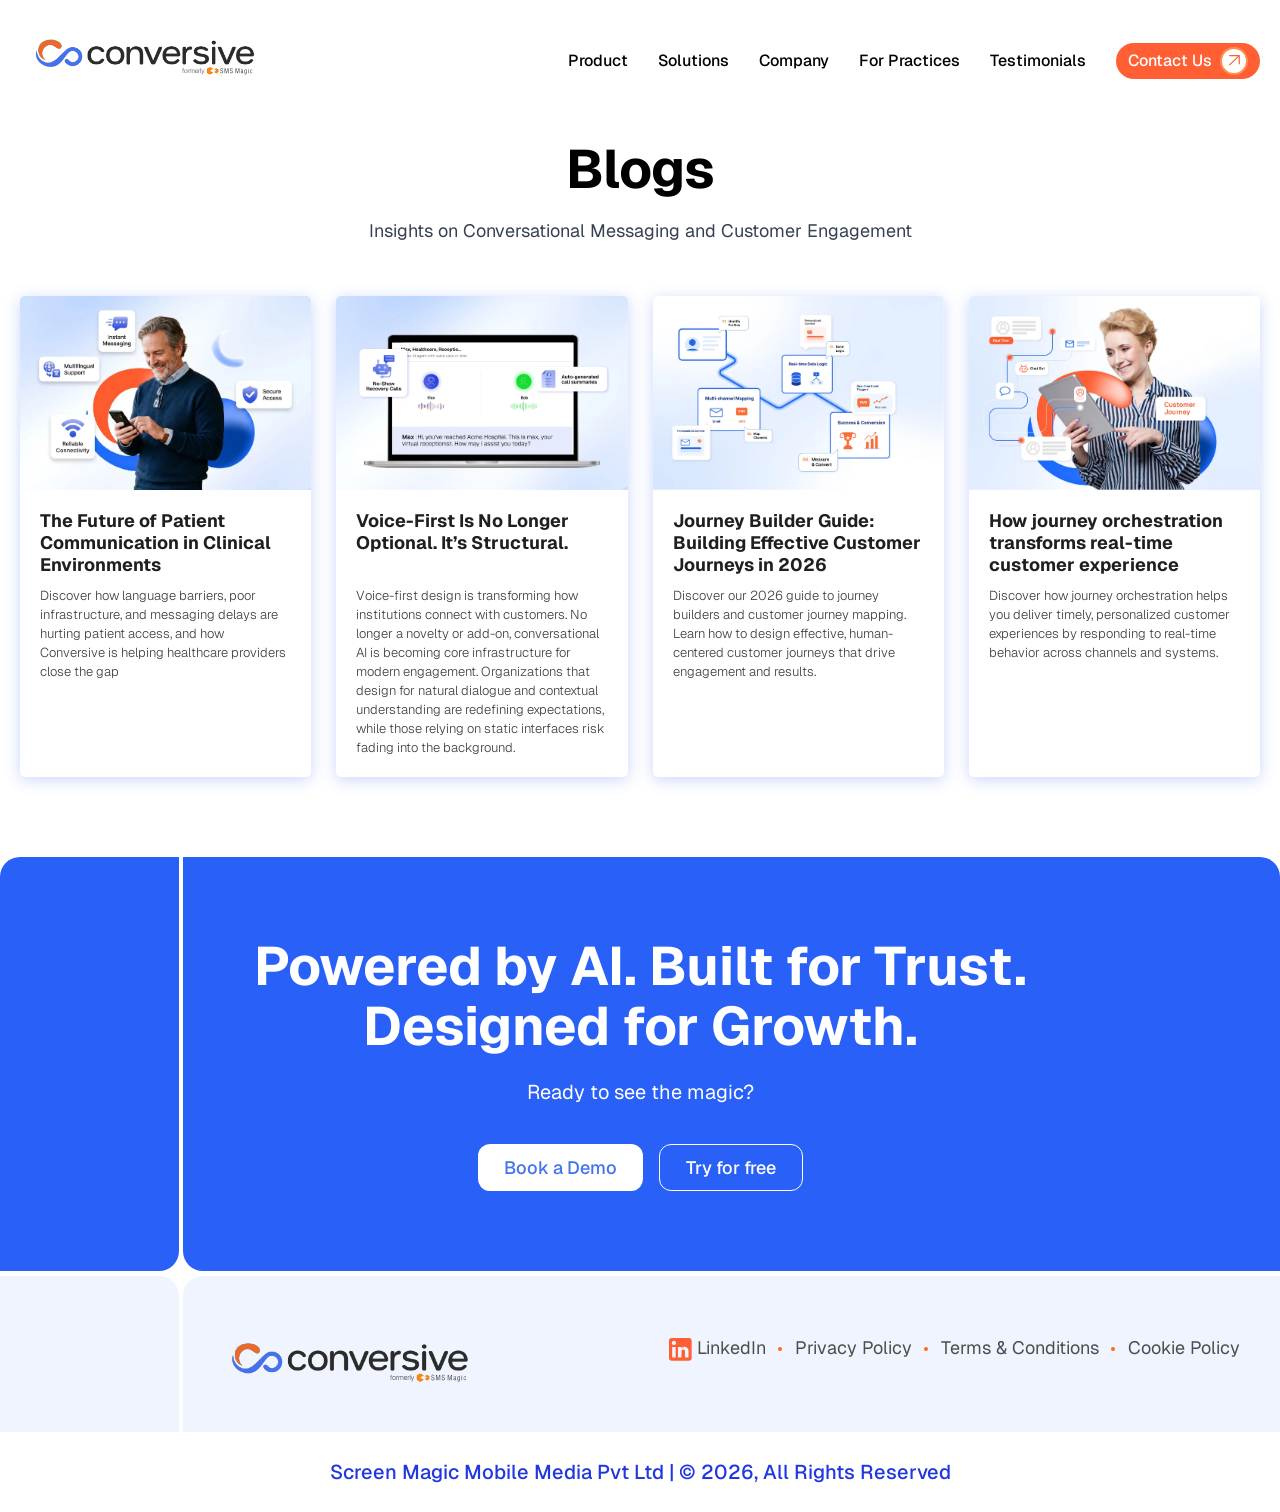
==== blogs.html @ abdd5b00 "feat: update website content, add blog pages, new images and icons" ====
<!DOCTYPE html>
<html class="no-js" lang="en">


<meta http-equiv="content-type" content="text/html;charset=utf-8" />

<head>
   <!-- Meta Tags -->
   <meta charset="utf-8" />
   <meta http-equiv="x-ua-compatible" content="ie=edge" />
   <meta name="viewport" content="width=device-width, initial-scale=1" />
   <meta name="google-site-verification" content="slu8Ph2HxIn2S5bP2c09TJxh_hRqbJGFEjZdJwM_DaE" />
   <!-- Favicon -->
   <link rel="icon" type="image/png" href="assets/img/favicon/favicon-96x96.png" sizes="96x96" />
   <link rel="icon" type="image/svg+xml" href="assets/img/favicon/favicon.svg" />
   <link rel="shortcut icon" href="assets/img/favicon/favicon.ico" />
   <link rel="apple-touch-icon" sizes="180x180" href="assets/img/favicon/apple-touch-icon.png" />
   <meta name="apple-mobile-web-app-title" content="Conversive" />
   <link rel="manifest" href="assets/img/favicon/site.webmanifest" />
   <!-- Site Title -->
   <title>Blogs</title>

   <link rel="preconnect" href="https://fonts.googleapis.com">
   <link rel="preconnect" href="https://fonts.gstatic.com" crossorigin>
   <link href="https://fonts.googleapis.com/css2?family=Geist:wght@100..900&display=swap" rel="stylesheet">

   <link rel="stylesheet" href="assets/css/animate.min.css" />
   <link rel="stylesheet" href="assets/css/style.css" />
   <link rel="stylesheet" href="assets/css/meanmenu.css" />

   <!-- Owl Carousel CSS -->
   <link rel="stylesheet"
      href="https://cdnjs.cloudflare.com/ajax/libs/OwlCarousel2/2.3.4/assets/owl.carousel.min.css" />
   <link rel="stylesheet"
      href="https://cdnjs.cloudflare.com/ajax/libs/OwlCarousel2/2.3.4/assets/owl.theme.default.min.css" />

</head>

<body>

   <!-- HEADER START -->
   <header class="aw-header-area header-absolute">
      <div class="container">
         <div class="col-12 d-flex flex-wrap align-items-center justify-content">
            <div class="logo-box">
               <a href="https://www.conversive.ai">
                  <img src="assets/img/conversive-formerly-logo.svg" alt="conversive" />
               </a>
            </div>

            <div class="header-menu" id="headerMenu">
               <nav>
                  <ul>
                     <!-- <li class="current-menu-ancestor">
                         <a class="current-menu-item" href="#product">Product</a>
                      </li> -->
                     <li><a href="#product">Product</a></li>
                     <li><a href="#solutions">Solutions</a></li>
                     <li><a href="#company">Company</a></li>
                     <li><a href="#practices">For Practices</a></li>
                     <li><a href="#testimonials">Testimonials</a></li>
                     <!-- <li><a href="#resources">Resources</a></li> -->
                     <li class="contact-menu">
                        <!-- <a class="btn aw-btn-primary" href="contact.html">Contact Us</a> -->
                        <a href="#" class="btn-demo">
                           <span class="btn-text">Contact Us</span>
                           <span class="btn-icon">
                              <img class="" data-wow-delay=".4s" src="assets/img/btn-arrow.svg" alt="" />
                           </span>
                        </a>

                        <ul class="sub-menu">
                           <li class="has-dropdown current-menu-ancestor">
                              <a href="tel:18885681315">US: <strong> 1-888-568-1315 </strong></a>
                           </li>
                           <li class="has-dropdown current-menu-ancestor">
                              <a href="tel:08081891305">UK:  <strong>0-808-189-1305 </strong></a>
                           </li>
                           <li class="has-dropdown current-menu-ancestor">
                              <a href="tel:1800823175">AUS: <strong>1-800-823-175 </strong></a>  
                           </li>
                           <li class="has-dropdown current-menu-ancestor">
                              <a href="tel:9240915633">IND: <strong> 9240915633 </strong></a>
                           </li>
                        </ul>
                     </li>

                  </ul>
               </nav>
            </div>
            <div class="mobile-menu d-lg-none"></div>

            <div class="menu-bar d-lg-none">
               <button>
                  <span></span>
                  <span></span>
                  <span></span>
                  <span></span>
               </button>
            </div>
         </div>
      </div>
   </header>

   <main class="site-content" id="content">

   
    <section class="enterprise-section resources-sec blogs-section-outer">
         <div class="container">
            <h2 class="section-title healthcare-title wow fadeInUp" data-wow-delay=".4s">Blogs</h2>
            <p class="section-sub-heading">Insights on Conversational Messaging and Customer Engagement</p>


            <div class="blogs-section-area">

               <a href="the-future-of-patient-communication-in-clinical-environment.html" class="resource-card">
                  <div class="card-image">
                     <img src="assets/img/m-blog-11.webp" alt="">
                  </div>

                  <div class="card-content">
                     <h3>
                       The Future of Patient Communication in Clinical Environments
                     </h3>

                     <p>
                        Discover how language barriers, poor infrastructure, and messaging delays are hurting patient access, and how Conversive is helping healthcare providers close the gap
                     </p>

                    
                  </div>

               </a> <!--card end-->

               <a href="https://works.pivika.com/bm/conversive/voice-first-is-no-longer-optional-it’s-structural.html" class="resource-card">
                  <div class="card-image">
                     <img src="assets/img/m-blog-2.webp" alt="">
                  </div>

                  <div class="card-content">
                     <h3>
                        Voice-First Is No Longer Optional. It’s Structural.
                     </h3>

                     <p>
                        Voice-first design is transforming how institutions connect with customers. No longer a novelty or add-on, conversational AI is becoming core infrastructure for modern engagement. Organizations that design for natural dialogue and contextual understanding are redefining expectations, while those relying on static interfaces risk fading into the background.
                     </p>

                    
                  </div>

               </a> <!--card end-->

               <a href="https://works.pivika.com/bm/conversive/journey-builder-guide-2026.html" class="resource-card">
                  <div class="card-image">
                     <img src="assets/img/m-blog-3.webp" alt="">
                  </div>

                  <div class="card-content">
                     <h3>
                       Journey Builder Guide: Building Effective Customer Journeys in 2026
                     </h3>

                     <p>
                        Discover our 2026 guide to journey builders and customer journey mapping. Learn how to design effective, human-centered customer journeys that drive engagement and results.
                     </p>

                   
                  </div>

               </a> <!--card end-->

               <a href="how-journey-orchestration-transforms-real-time-customer-experience.html" class="resource-card">
                  <div class="card-image">
                     <img src="assets/img/m-blog-4.webp" alt="">
                  </div>

                  <div class="card-content">
                     <h3>
                        How journey orchestration transforms real-time customer experience
                     </h3>

                     <p>
                        Discover how journey orchestration helps you deliver timely, personalized customer experiences by responding to real-time behavior across channels and systems.
                     </p>

                     
                  </div>

               </a> <!--card end-->



            </div>

         </div>

     </section>

      <!-- enterprise -->





      <!-- CTA SECTION -->

      <section class="cta-sec">
         <div class="cta-sec-content">
            <div class="wow fadeInUp" data-wow-delay=".4s">
               <h2>Powered by AI. Built for Trust. Designed for Growth.</h2>
            </div>
            <p>Ready to see the magic?</p>


            <div class="d-flex banner-btn-wrap">
               <a href="javascript:void(0);" class="btn-demo whitee open-meeting">
                  <span class="btn-text">Book a Demo</span>

               </a>
               <a href="https://app.beconversive.com/app/#/sign-up" target="_blank" class="btn-demo transparent-bg">
                  <span class="btn-text">Try for free</span>

               </a>

            </div>
         </div>
      </section>

      <!-- FOOTER -->

      <!-- <footer>

 <div class="container">
  <div class="footer-inner">
    <div class="footer-brand">
      <a href="#" class="logo" style="margin-bottom: 2rem; display: inline-flex;">
        <img src="assets/img/logo.png" alt="logo">  
      </a>
      <div class="social-icons">
        <a href="#" class="social-icon">
          <img src="assets/img/facebook.svg" alt="logo"> 
        </a>
        <a href="#" class="social-icon">
          <img src="assets/img/instagram.svg" alt="logo"> 
        </a>
        <a href="#" class="social-icon">
          <img src="assets/img/twetter.svg" alt="logo"> 
        </a>
      </div>
    </div>

    <div class="footer-links">
      <div class="footer-col">
        <h4>Product</h4>
        <ul>
          <li><a href="#">Lorem Ipsum</a></li>
          <li><a href="#">Lorem Ipsum</a></li>
          <li><a href="#">Lorem Ipsum</a></li>
        </ul>
      </div>
      <div class="footer-col">
        <h4>Solutions</h4>
        <ul>
          <li><a href="#">Lorem Ipsum</a></li>
          <li><a href="#">Lorem Ipsum</a></li>
          <li><a href="#">Lorem Ipsum</a></li>
          <li><a href="#">Lorem Ipsum</a></li>
          <li><a href="#">Lorem Ipsum</a></li>
        </ul>
      </div>
      <div class="footer-col">
        <h4>Resources</h4>
        <ul>
          <li><a href="#">Lorem Ipsum</a></li>
          <li><a href="#">Lorem Ipsum</a></li>
          <li><a href="#">Lorem Ipsum</a></li>
          <li><a href="#">Lorem Ipsum</a></li>
        </ul>
      </div>
      <div class="footer-col">
        <h4>Company</h4>
        <ul>
          <li><a href="#">Lorem Ipsum</a></li>
          <li><a href="#">Lorem Ipsum</a></li>
          <li><a href="#">Lorem Ipsum</a></li>
        </ul>
      </div>
    </div>

    </div>

  </div>


    <div class="container">
      <div class="copyright-bar">
         <p>All rights reserved by SMS Magic | Copyright 2024</p>
         <div class="footer-legal">
            <a href="#">Privacy Policy</a>
            <span>·</span>
            <a href="#">Terms & Conditions</a>
         </div>
      </div>
   </div>
</footer> -->


      <footer>

         <div class="container">
            <div class="footer-inner">
               <div class="footer-brand">
                  <a href="https://www.conversive.ai" class="logo">
                     <img src="assets/img/conversive-formerly-logo.svg" alt="conversive">
                  </a>

               </div>

               <div class="footer-links">
                  <div class="footer-menu">
                     <ul>
                        <li><a href="https://www.linkedin.com/company/screen-magic-media/" target="_blank"><img
                                 src="assets/img/linkdin.svg" alt="logo"> LinkedIn</a></li>
                        <li><a href="privacy-policy.html">Privacy Policy</a></li>
                        <li><a href="terms-&-conditions.html">Terms & Conditions</a></li>
                        <li><a href="cookie-policy.html">Cookie Policy</a></li>
                     </ul>
                  </div>
               </div>

            </div>

         </div>


      </footer>

      <div class="container">
         <div class="footcopy-two">
            <p>Screen Magic Mobile Media Pvt Ltd | © 2026, All Rights Reserved</p>
         </div>
      </div>


   </main>

   <div class="modal meeting-modal" aria-hidden="true">
      <div class="modal__backdrop" data-close></div>
      <div class="modal__panel" role="dialog" aria-modal="true" aria-label="Book a meeting">
         <button class="modal__close" type="button" data-close aria-label="Close">✕</button>
         <div class="modal__body">
            <div class="meetings-iframe-container"
               data-src="https://go.sms-magic.com/meetings/sms-magic/conversive?embed=true"></div>
         </div>
      </div>
   </div>

   <!-- Script -->
   <!-- <script src="assets/js/jquery-3.7.0.min.js"></script> -->

   <script src="https://code.jquery.com/jquery-3.6.0.min.js"></script>

   <!-- for animation -->
   <script src="assets/js/lenis.min.js"></script>
   <script src="assets/js/gsap.min.js"></script>
   <script src="assets/js/ScrollTrigger.min.js"></script>
   <script src="assets/js/wow.min.js"></script>
   <!-- Owl Carousel JS -->
   <script src="https://cdnjs.cloudflare.com/ajax/libs/OwlCarousel2/2.3.4/owl.carousel.min.js"></script>
   <!-- for animation end -->
   <script src="assets/js/meanmenu.js"></script>

   <script src="https://static.hsappstatic.net/MeetingsEmbed/ex/MeetingsEmbedCode.js"></script>

   <script src="assets/js/main.js"></script>
   <script src="assets/js/home.js"></script>

</body>

</html>
---- assets/css/style.css ----
* {
    margin: 0;
    padding: 0;
    -webkit-box-sizing: border-box;
    box-sizing: border-box;
    scrollbar-width: thin;
}
:root {
	/* ------ @font family ---------- */
	--aw-ff-body: "Geist", sans-serif;
	--aw-ff-heading: "Geist", sans-serif;
	--aw-ff-fontawesome: "Font Awesome 6 Pro";
	/* --------@color ------------- */
	--aw-body: #dddddd;
	--aw-white: #ffffff;
	--aw-black: #000;
	--aw-paragraph: #33475B;
	--aw-blacksecond: #C9DDFF;
	--aw-theme-primary: #168df1;
	--aw-theme-secondary: #FF5F33;
  --aw-theme-blue: #2037E1;
	
	/* --- @font weight declaration -------- */
	--aw-fw-normal: normal;
	--aw-fw-elight: 200;
	--aw-fw-light: 300;
	--aw-fw-regular: 400;
	--aw-fw-medium: 500;
	--aw-fw-sbold: 600;
	--aw-fw-bold: 700;
	--aw-fw-ebold: 800;
	--aw-fw-black: 900;
	/* -------@font size declaration -------------- */
	--aw-fz-body: 18px;
	--aw-nav-btn: 16px;
	--aw-fz-p: 20px;
	--aw-fz-h1: 62px;
	--aw-fz-h2: 54px;
	--aw-fz-h3: 55px;
	--aw-fz-h4: 24px;
	--aw-fz-h5: 22px;
	--aw-fz-h6: 18px;
	--aw-fz-sub-title: 40px;
	--aw-tab-h1: 50px;
	--aw-mob-h1: 40px;
	--aw-tab-h2: 45px;
	--aw-mob-h2: 32px;
	--aw-tab-h3: 40px;
	--aw-mob-h3: 30px;
	--aw-tab-sub-title: 35px;
	--aw-mob-sub-title: 26px;
	--aw-mob-fz-p: 16px;
	--aw-mob-fz-h4: 20px;
}

* {
	margin: 0;
	padding: 0;
	-webkit-box-sizing: border-box;
	box-sizing: border-box;
	scrollbar-width: thin;
	scrollbar-color: var(--aw-thumb) var(--aw-black);
}
::-webkit-scrollbar {
	height: 4px;
	width: 4px;
	background: var(--aw-black);
}
::-webkit-scrollbar-thumb {
	background: var(--aw-theme-primary);
	-webkit-border-radius: 1ex;
	-webkit-box-shadow: 0px 0px 0px rgba(0, 0, 0, 0.75);
}
::-webkit-scrollbar-corner {
	background: transparent;
}

/* html {
  scroll-behavior: smooth;
} */

html,
body {
	min-height: 100%;
	overflow-x: hidden;
	font-family: var(--aw-ff-body);
	font-optical-sizing: auto;
	font-weight: 500;
	font-style: normal;
}
img {
	max-width: 100%;
}
body {
	font-family: var(--aw-ff-body);
	font-size: var(--aw-fz-body);
	font-weight: var(--aw-fw-regular);
	color: var(--aw-body);
	background-color: var(--aw-theme-accent-1);
}
html.lenis,
html.lenis body {
	height: auto;
}
.lenis.lenis-smooth {
	scroll-behavior: auto !important;
}
.lenis.lenis-smooth [data-lenis-prevent] {
	-ms-scroll-chaining: none;
	overscroll-behavior: contain;
}
.lenis.lenis-stopped {
	overflow: hidden;
}
.lenis.lenis-scrolling iframe {
	pointer-events: none;
}

h1,
h2,
h3,
h4,
h5,
h6 {
	font-family: var(--aw-ff-heading);
	font-weight: var(--aw-fw-medium);
	line-height: 1.2;
	color: var(--aw-black);
	margin-bottom: 15px;
}

h1 {
	font-size: var(--aw-fz-h1);
	line-height: 110%;
	font-weight: var(--aw-fw-bold);
}
h2 {
	font-size: var(--aw-fz-h2);
	line-height: 110%;
	font-weight: var(--aw-fw-bold);
}
h3 {
	font-size: var(--aw-fz-h3);
}
h4 {
	font-size: var(--aw-fz-h4);
}
h5 {
	font-size: var(--aw-fz-h5);
}
h6 {
	font-size: var(--aw-fz-h6);
}
p{
	font-family: var(--aw-ff-heading);
	font-weight: var(--aw-fw-medium);
	font-size: var(--aw-fz-p);
	color: var(--aw-paragraph);
	line-height: 120%;
}

h1 > a,
h2 > a,
h3 > a,
h4 > a,
h5 > a,
h6 > a {color: inherit; font-size: inherit; font-family: inherit; font-weight: inherit; text-decoration: none;}

a:hover {text-decoration: none;}

a h1:hover,
a h2:hover,
a h3:hover,
a h4:hover,
a h5:hover,
a h6:hover {text-decoration: none;}


.site-content {
	overflow: hidden;
}
.ul-reset {
	margin: 0;
	padding: 0;
	list-style: none;
}
@media (max-width:1199px){
  h1{
	font-size: var(--aw-tab-h1);
	line-height: 60px;
  }

  h2{
	font-size: var(--aw-tab-h2);
	line-height: 55px;
  }
  h3{
	font-size: var(--aw-tab-h3);
	line-height: 45px;
  }
  /* h5{
	font-size: var(--aw-tab-sub-title) !important;
	line-height: 40px;
  } */
}

@media (max-width:767px){
	h1{
		font-size: var(--aw-mob-h1);
		line-height: 50px;
	  }
	  h2{
		font-size: var(--aw-mob-h2);
		line-height: 37px;
	  }
	  h3{
		font-size: var(--aw-mob-h3);
		line-height: 40px;
	  }
	  h4{
		font-size: var(--aw-mob-fz-h4);
	  }
	  h5{
		font-size: var(--aw-mob-sub-title) !important;
		line-height: 32px;
	  }
	  p{
		font-size: var(--aw-mob-fz-p);
		line-height: 28px;
	  }
}

/* ===== grid ===== */

.container {
    max-width: 1320px;
    margin-right: auto;
    margin-left: auto;
	padding-left: 20px;
	padding-right: 20px;
}
.d-flex {
    display: flex!important;
}
.flex-wrap {
    flex-wrap: wrap!important;
}
.align-items-center {
    align-items: center!important;
}
.justify-content{
	justify-content: space-between !important;
}
.text-center{
	text-align: center;
}
.col-12 {
    flex: 0 0 auto;
    width: 100%;
}



/* Button */
.aw-btn-primary {
	text-decoration: none;
	display: -webkit-inline-box;
	display: -ms-inline-flexbox;
	display: inline-flex;
	gap: 10px;
	-webkit-box-align: center;
	-ms-flex-align: center;
	align-items: center;
	-webkit-box-pack: center;
	-ms-flex-pack: center;
	justify-content: center;
	font-size: var(--aw-nav-btn);
	line-height: 1;
	font-weight: var(--aw-fw-medium);
	color: var(--aw-white);
	text-transform: capitalize;
	background-size: 200%;
	background-image: -webkit-gradient(
		linear,
		left top,
		right top,
		from(var(--aw-theme-secondary)),
		color-stop(51%, var(--aw-theme-secondary)),
		to(var(--aw-theme-secondary))
	);
	background-image: -o-linear-gradient(
		-45deg,
		var(--aw-theme-secondary) 0%,
		var(--aw-theme-secondary) 51%,
		var(--aw-theme-secondary) 100%
	);
	background-image: linear-gradient(
		-45deg,
		var(--aw-theme-secondary) 0%,
		var(--aw-theme-secondary) 51%,
		var(--aw-theme-secondary) 100%
	);
	border: none;
	border-radius: 10px;
	padding: 17px 35px;
	-webkit-transition: 0.4s;
	-o-transition: 0.4s;
	transition: 0.4s;
}
.aw-btn-primary i {
	-webkit-transform: rotate(-45deg);
	-ms-transform: rotate(-45deg);
	transform: rotate(-45deg);
	-webkit-transition: 0.4s;
	-o-transition: 0.4s;
	transition: 0.4s;
}
.aw-btn-primary:hover {
	background-position: -100%;
}
.aw-btn-primary:hover i {
	-webkit-transform: rotate(0);
	-ms-transform: rotate(0);
	transform: rotate(0);
}

@-webkit-keyframes animate-pulse {
	0% {
		box-shadow: 0 0 0 0 rgba(255, 255, 255, 0.2),
			0 0 0 0 rgba(255, 255, 255, 0.2);
	}
	40% {
		box-shadow: 0 0 0 20px rgba(255, 255, 255, 0),
			0 0 0 0 rgba(255, 255, 255, 0.2);
	}
	80% {
		box-shadow: 0 0 0 20px rgba(255, 255, 255, 0),
			0 0 0 20px rgba(255, 255, 255, 0);
	}
	100% {
		box-shadow: 0 0 0 0 rgba(255, 255, 255, 0),
			0 0 0 20px rgba(255, 255, 255, 0);
	}
}

@keyframes animate-pulse {
	0% {
		box-shadow: 0 0 0 0 rgba(255, 255, 255, 0.2),
			0 0 0 0 rgba(255, 255, 255, 0.2);
	}
	40% {
		box-shadow: 0 0 0 20px rgba(255, 255, 255, 0),
			0 0 0 0 rgba(255, 255, 255, 0.2);
	}
	80% {
		box-shadow: 0 0 0 20px rgba(255, 255, 255, 0),
			0 0 0 20px rgba(255, 255, 255, 0);
	}
	100% {
		box-shadow: 0 0 0 0 rgba(255, 255, 255, 0),
			0 0 0 20px rgba(255, 255, 255, 0);
	}
}


/* ===== hero-area ===== */

.site-bg{
	background-color: #0e0c17;
}
.hero-pad{
	padding: 80px 0 0px;
}
.home-hero-section{
	position: relative;
	overflow: hidden;
	background-position: top right;
    background-size: cover;
    background-repeat: no-repeat;
}
.home-hero-section .ban-man{
	position: absolute;
	top: 10%;
	left: 0;
}
.home-hero-section .ban-ai{
	position: absolute;
	top: 20%;
	left: auto;
	right: 0;
}
.home-hero-section .ban-fold{
	position: absolute;
	top: 11%;
	left: auto;
	right: 7%;
	border-radius: 50%;
	animation: animate-pulse 3s linear infinite;
}
.home-hero-section .ban-lap{
	position: absolute;
	top: 25%;
	left: 10%;
	border-radius: 50%;
	animation: animate-pulse 3s linear infinite;
}

.hero-button{
	transform: translateY(-32px);
}

.home-hero-section::before{
	left: auto;
    top: auto;
	bottom: 0;
    right: 0;
	width: 20%;
    height: 20%;
	-webkit-filter: blur(300px);
    filter: blur(300px);
}
.home-hero-section::after{
	top: auto;
    bottom: 0;
    left: 0;
	-webkit-filter: blur(400px);
    filter: blur(400px);
	width: 20%;
    height: 20%;
}


/* ===== m ====== */
.banner-wrapper{
	display: grid;
	grid-template-columns: repeat(2, minmax(0, 1fr));
	align-items: center;
	column-gap: 1.5rem;
	row-gap: .5rem;
}

.banner-btn-wrap{
	gap: 8px;
	padding: 40px 0 0px;
}

@media (max-width: 991px){
	.banner-wrapper {
		grid-template-columns: repeat(1, minmax(0, 1fr));
		column-gap: 1.5rem;
		row-gap: .5rem;
	}
}

@media (min-width:1700px){
	.home-hero-section .ban-fold {
		right: 14%;
	}
}
@media (max-width:1199px){
	.home-hero-section .ban-man {
		max-width: 50px;
		width: 100%;
		top: 9%;
	}
	.home-hero-section .ban-lap {
		top: 15%;
		left: 4%;
		max-width: 50px;
		width: 100%;
	}
	.home-hero-section .ban-ai {
		top: 19%;
		right: 0;
		max-width: 64px;
		width: 100%;
	}
	.home-hero-section .ban-fold {
		top: 12%;
		right: 3%;
		max-width: 50px;
		width: 100%;
	}
	.hero-pad {
		padding: 38px 0 0px;
	}
	
}
@media (max-width:767px){
	.hero-pad {
		padding: 130px 0 50px;
	}
	.home-hero-section .ban-man {
		max-width: 28px;
	}
	.home-hero-section .ban-lap {
		top: 17%;
		max-width: 26px;
	}
	.home-hero-section .ban-fold {
		max-width: 26px;
	}
	.home-hero-section .ban-ai {
		max-width: 36px;
	}
	
	.home-hero-section::before{
		content: "";
		width: 60%;
		height: 30%;
	}
	.home-hero-section::after{
		content: "";
		width: 60%;
		height: 30%;
	}
	.home-hero-section .ban-fold {
		top: 9%;
	}
}


/* === button ======= */
.btn-demo {
    display: inline-flex;
    align-items: center;
    gap: 12px;
    padding: 11px 26px !important;
    background: var(--aw-theme-secondary);
    color: var(--aw-white) !important;
    border-radius: 12px;
    font-weight: 500;
    text-decoration: none;
    transition: all 0.35s ease;
    position: relative;
    overflow: hidden;
}

.btn-demo::before {
    content: "";
    position: absolute;
    top: 0;
    left: -100%;
    width: 100%;
    height: 100%;
    background: linear-gradient(
        120deg,
        transparent,
        rgba(255,255,255,0.4),
        transparent
    );
    transition: all 0.6s ease;
}

.btn-demo:hover::before {
    left: 100%;
}

.btn-text{
	font-size: 18px;
}

/* Icon circle */
.btn-icon {
    width: 28px;
    height: 28px;
    background: var(--aw-white);;
    border-radius: 50%;
    display: flex;
    align-items: center;
    justify-content: center;
    transition: all 0.35s ease;
	border: 2px solid #FF8E4E;
}

/* Hover effect */
.btn-demo:hover {
    transform: translateY(-4px);
    box-shadow: 0 12px 30px rgba(255,106,61,0.35);
    background: #e85a2f;
}

/* Arrow animation */
.btn-demo:hover .btn-icon {
    transform: translateX(4px);
    background: var(--aw-white);
}

/* Optional subtle click effect */
.btn-demo:active {
    transform: translateY(-1px);
}

.transparent-bg{
	border: 1px solid var(--aw-theme-secondary);
	background: transparent;
	color: var(--aw-black) !important;
}

.transparent-bg:hover{
	color: var(--aw-white) !important;
}


/* ========== trasted ========== */
.trusted-section {
  background: #F8F8F8;
  overflow: hidden;
  padding: 48px 0 38px;
}

.trusted-title {
  text-align: center;
  font-size: 24px;
  font-weight: 700;
  margin-bottom: 20px;
  color: #4A5565;
}

.logo-item {
  display: flex;
  align-items: center;
  justify-content: center;
  height: 100px;
}

.logo-item img {
  max-height: 60px;
  width: auto;
  opacity: 1;
  transition: 0.3s ease;
}

.logo-item img:hover {
  opacity: 1;
}

.owl-carousel .owl-stage {
  display: flex;
  align-items: center;
}


/* ========== healthcare ========== */
.healthcare-section{
	background: #2960F70A;
	padding: 80px 0 90px;
}
.healthcare-title{
	max-width: 922px;
	width: 100%;
	text-align: center;
	margin: 0 auto;
}

.section-sub-heading{
	font-size: 18px;
	font-weight: 400;
	line-height: 110%;
	color: #364153;
	text-align: center;
	padding-top: 22px;
	    padding-bottom: 55px;
}

.convert-section {
  overflow: hidden;
}

/* Full width slide background */
.convert-slide {
    background-image: url("../img/healthcare-card-bg.png");
    background-repeat: no-repeat;
    background-position: left center;
    background-size: cover;
    border-radius: 50px;
    min-height: 612px;
	display: flex;
    align-items: center;
    justify-content: center;
    flex-wrap: wrap;
    padding: 0 20px;
	    box-shadow: 0 8px 15px rgba(66, 113, 242, 0.48);
}

.healthcare-slide-inner {
  width: 100%;
  padding: 50px 50px;
  display: flex;
  justify-content: space-between;
  align-items: center;
  gap: 80px;
}

.convert-carousel.owl-carousel .owl-item {
    padding: 0px 0.8% !important;
}

@media (min-width:1700px){
.convert-carousel.owl-carousel .owl-item {
    padding: 0px 1% !important;
}
.card-content h3 {
    max-width: 100% !important;
  }	
}

.healthcare-slide-title h3{
	font-size: 64px;
	color: #2037E1;
	line-height: 110%;
	font-weight: var(--aw-fw-bold);
	max-width: 300px;
    width: 100%;
}


.healthcare-slide-features{
	    display: flex;
    flex-direction: column;
    gap: 20px;
}


.feature-box {
	 display: flex;
  align-items: center;
  gap: 20px;
  padding: 16px 30px;
  border-radius: 9px;
  background: var(--aw-white);
  border: 1px solid #2960F7;
  max-width: 435px;
  width: 100%;
}

.feature-cont{
  flex: 1;
}

.feature-box img{
	width: 55px;
	height: 55px;
}
.feature-cont p{
	color: var(--aw-black);
	font-size: 23px;
	font-weight: var(--aw-fw-sbold);
	line-height: 110%;
	max-width: 260px;
    width: 100%;
}
.convert-carousel .owl-stage-outer{
	padding-bottom: 47px;
}

@media (max-width:767px){
	.healthcare-slide-inner {
    padding: 30px 20px;
    gap: 40px;
    flex-direction: column;
}

.healthcare-slide-title h3 {
    font-size: 40px;
}
}

/* ======== patient =========== */
.patient-sec{
	background: #E4EFFF;
}
.patient-video{
	 width: 100%;
  max-width: 800px; /* optional */
  margin: 0 auto -100px;
}
.patient-video video {
  width: 100%;
  height: auto;
  display: block;
}

.patient-sec h2{
	max-width: 819px;
}


/* ============ vertical tab ========= */

 .vertical-tabs-section {
  padding: 0px 0 80px;
  position: relative;
}

.tabs-wrapper {
  display: flex;
  align-items: flex-start;
  gap: 30px;
}
.tabs-nav-outer{
    width: 255px;
}
/* LEFT NAV */
.tabs-nav {
	width: 255px;
	padding-top: 96px;
  position: relative; /* JS will control this */
}

.tab-btn {
    display: block;
    width: 100%;
    font-size: 18px;
    font-weight: 500;
    font-family: var(--aw-ff-body);
    color: #4A5565;
    padding: 12px 24px;
    margin-bottom: 18px;
    border-radius: 6px;
    border: 1px solid #2037E1B2;
    background: #fff;
    cursor: pointer;
    transition: 0.3s;
    text-align: left;
}

.tab-btn:hover {
  background: #2037E1;
  color: #fff;
}

.tab-btn.active {
  background: #2037E1;
  color: #fff;
}

/* RIGHT CONTENT */
.tabs-content {
  flex: 1;
}

.patient-tabcontent {
  padding-top: 96px;
}

.patient-tabcont-inner {
    background-image: url("../img/patient-bg.png");
    background-repeat: no-repeat;
    background-position: left center;
    background-size: cover;
    border-radius: 50px;
    min-height: 543px;
    display: flex;
    align-items: center;
    justify-content: center;
    flex-wrap: wrap;
    padding: 0 20px;
    position: relative;
    /* box-shadow: 0 8px 15px rgba(66, 113, 242, 0.48); */
}

.patient-tabcont-inner{
	display: flex;
	justify-content: space-between;
}
.patient-tab-img{
	    margin-top: auto;
    padding-bottom: 0px;
	    max-width: 70%;
}

.patient-tab-details{
	max-width: 30%;
	margin-bottom: auto;
	    padding: 45px;
}
.patient-social ul li{
	display: inline-block;
}

.patient-tab-details h3{
	color: #2037E1;
	font-size: 28px;
	line-height: 110%;
	font-weight: var(--aw-fw-bold);
}

.patient-tab-details p {
    font-size: 16px;
    font-weight: var(--aw-fw-regular);
    line-height: 125%;
    /* max-width: 250px; */
    width: 100%;
    padding: 0 0 16px;
}

.patient-social ul{
	display: flex;
    gap: 10px;
}
.patient-tab-details h5{
	display: inline-block;
    color: #4271F2;
    font-size: 12px;
    text-transform: uppercase;
    padding-left: 3px;
	    margin-bottom: 5px;
}
.pat-cat img{
	vertical-align: middle;
}

.patient-tabcontent:nth-child(even) .patient-tabcont-inner{
    flex-direction: row-reverse;
}

.patient-tabcontent:nth-child(even) .patient-tabcont-inner .patient-tab-details {
    text-align: right;
}

.patient-tabcontent:nth-child(even) .patient-tabcont-inner .patient-tab-details .patient-social ul {
    justify-content: flex-end;
}


@media (min-width:1200px){
  .patient-tab-img {
    margin-top: 0;
    padding-bottom: 0px;
    max-width: 74%;
    position: absolute;
    bottom: 0;
    right: 0;
}

       
#tab1 .patient-tab-img {
 bottom: -6px;
}
#tab2 .patient-tab-img {
        bottom: 10px;
        right: auto;
        left: 7%;
}

#tab3 .patient-tab-img {
        bottom: 31px;
        right: 25px;
}

#tab4 .patient-tab-img {
               bottom: -17px;
        right: auto;
               left: 3%;
                max-width: 73%;
}

#tab5 .patient-tab-img {
             bottom: 42px;
        right: 15px;        
}

#tab6.patient-tabcontent:nth-child(even) .patient-tabcont-inner {
    flex-direction: row;
}

#tab6.patient-tabcontent:nth-child(even) .patient-tabcont-inner .patient-tab-details {
    text-align: left;
}
#tab6.patient-tabcontent:nth-child(even) .patient-tabcont-inner .patient-tab-details .patient-social ul {
    justify-content: flex-start;
}

#tab6 .patient-tab-img {
        bottom: 9px;
        right: 4%;          
}

#tab7 .patient-tab-img {
         bottom: 10px;
        right: 5%;        
}

#tab8 .patient-tab-img {
            max-width: 75%;
        bottom: 55px;
        right: auto;
        left: 8px;         
}

}

@media (min-width:1200px) and (max-width:1299px){
  #tab1 .patient-tab-img {
    bottom: 10px;
}
#tab2 .patient-tab-img {
    bottom: 8px;
}
#tab3 .patient-tab-img {
    right: 14px;
}
#tab4 .patient-tab-img {
    bottom: 0px;
}
#tab6 .patient-tab-img {
    bottom: 10px;
    right: 7%;
}
#tab7 .patient-tab-img {
    bottom: 9px;
    right: 5%;
}
}



/* MOBILE - no sticky */
@media (max-width: 992px) {
.tabs-nav-outer {
    width: 100%;
}
  .tabs-wrapper {
    flex-direction: column;
  }

  .tabs-nav {
    width: 100%;
    position: relative !important;
    display: flex;
    overflow-x: auto;
    gap: 10px;
  }

  .tab-btn {
    white-space: nowrap;
  }

  .patient-tabcontent {
    display: none;
    margin-bottom: 40px;
    min-height: auto;
  }

  .patient-tabcontent.active {
    display: block;
  }

  .patient-tabcontent {
    padding-top: 0px;
}
.patient-tabcont-inner {
    flex-direction: column;
}
.patient-tab-details {
    max-width: 100%;
    padding: 20px 0px;
}
.patient-tab-details h5 {
    font-size: 12px !important;
}
.patient-tab-img {
    padding-bottom: 12px;
    max-width: 100%;
}
.tab-btn {
    font-size: 16px;
    padding: 12px 14px;
}
.tabs-wrapper {
    gap: 8px;
}

}


/* ======= conversive-sec ========== */
.conversive-sec{
	background: #EBF6FF;
	padding: 80px 0;
}
.conversive-sec .section-sub-heading {
    max-width: 542px;
    width: 100%;
    margin: 0 auto;
    line-height: 125%;
}

.conversive-card-outer{
  display: flex;
  flex-direction: column;
  gap:30px;
}

.conversive-card {
    background-image: url("../img/conversive-bg-1.png");
    background-repeat: no-repeat;
    background-position: left center;
    background-size: cover;
    border-radius: 50px;
  min-height: fit-content;
    display: flex;
    align-items: center;
    justify-content: center;
    flex-wrap: wrap;
    padding: 0 20px;
    overflow: hidden;
    /* box-shadow: 0 8px 15px rgba(66, 113, 242, 0.48); */
}

 .conversive-card-outer .conversive-card:nth-child(even){
    flex-direction: row-reverse;
}

.conversive-content{
	max-width: 50%;
	width: 100%;
	    padding: 20px 50px;
}
.conversive-img{
	max-width: 50%;
	width: 100%;
	margin-top: auto;
}
.conversive-img img{
	vertical-align: bottom;
}
.conversive-content h3{
	color: #151515;
	font-size: 48px;
	font-weight: 700;
	line-height: 110%;
	max-width: 300px;
	width: 100%;
}

.conversive-content p{
  color: #151515;
	font-size: 20px;
	font-weight: 400;
	line-height: 130%;
	max-width: 360px;
	width: 100%;
}


/* ========== enterprise-section =========== */
.enterprise-section{
	background: var(--aw-white);
	padding: 80px 0;
}

.enterprise-card {
    background-image: url("../img/enterprice-bg.png");
    background-repeat: no-repeat;
    background-position: left center;
    background-size: cover;
    border-radius: 50px;
    min-height: 336px;
    display: flex;
    align-items: center;
    justify-content: space-evenly;
    flex-direction: column;
    padding: 22px 32px;
    box-shadow: 0 2px 13px rgba(66, 113, 242, 0.10);
}

.enter-icon-circle {
    width: 128px;
    height: 128px;
    border-radius: 100%;
    background: #E3EFFF;
    display: flex;
    align-items: center;
    justify-content: center;
}

.enterprise-card h4{
	color: #585858;
	font-size: 26px;
	font-weight: 600;
	line-height: 110%;
	text-align: center;
	margin: 0px;
}

.enterprise-card-wrapper{
	display: grid;
	grid-template-columns: repeat(4, 1fr);
	gap: 45px;
}
.enterprise-section h2{
	    max-width: 970px;
}

/* Desktop (like your design) */
@media (max-width: 1200px) {
  .enterprise-card-wrapper{
	grid-template-columns: repeat(3, 1fr);
  }
}

@media (max-width: 992px) {
 .enterprise-card-wrapper{
	grid-template-columns: repeat(3, 1fr);
  }
}

@media (max-width: 576px) {
  .enterprise-card-wrapper{
	grid-template-columns: repeat(1, 1fr);
  }
}

/* ── TESTIMONIAL CARD ── */

.testimonial-wrapper{
	padding-top: 100px;
	padding-bottom: 100px;
}
.testimonial-card {
    background: url(../img/testimonial-bg.png);
    border-radius: 24px;
    max-width: 1186px;
    width: 100%;
    position: relative;
    overflow: hidden;
    box-shadow: 0 8px 40px rgba(43, 92, 230, 0.1);
    animation: fadeUp 0.7s ease both;
    margin: 0 auto;
}

.testimonial-card:after{
	content: '';
	position: absolute;
	top: 0;
	right: 0;
	 width: 360px;
    height: 360px;
	background: url(../img/cottation.svg);
	background-repeat: no-repeat;
	background-size: contain;
}

  @keyframes fadeUp {
    from { opacity: 0; transform: translateY(24px); }
    to { opacity: 1; transform: translateY(0); }
  }

  /* Decorative watermark circle */
  
  .testimonial-card-slide{
	max-width: 1000px;
	width: 100%;
	margin: 0 auto;
	padding: 75px 40px;
  }
  /* BioSpine Logo */
  .client-logo {
    display: flex;
    align-items: center;
    gap: 10px;
    margin-bottom: 2.5rem;
  }

  .logo-icon {
    width: 48px;
    height: 56px;
  }

  .logo-text-wrap {
    display: flex;
    flex-direction: column;
    line-height: 1.1;
  }

  /* Quote */
  .testimonial-quote {
    font-size: 45px;
    font-weight: 600;
    color: #191919;
    line-height: 125%;
    margin-bottom: 2.5rem;
    max-width: 100%;
    position: relative;
    z-index: 1;
}

  /* Author */
  .author {
    display: flex;
    align-items: center;
    gap: 1rem;
    position: relative;
    z-index: 1;
  }

  .author-avatar {
    width: 88px;
    height: 92px;
    border-radius: 50%;
    object-fit: cover;
    flex-shrink: 0;
    display: flex;
    align-items: center;
    justify-content: center;
    overflow: hidden;
  }

  /* Placeholder avatar SVG person */
  .author-avatar svg {
    width: 40px;
    height: 40px;
    fill: rgba(255,255,255,0.9);
  }


  .author-name {
    font-size: 30px;
    font-weight: 700;
    color: #2960F7;
    margin-bottom: 0.2rem;
  }

  .author-title {
    font-size: 20px;
    color: #2960F7;
    opacity: 1;
    line-height: 1.4;
    font-weight: 400;
}

.modal { position: fixed; inset: 0; display: none; z-index: 9999; }
.modal.is-open { display: block; }
.modal__backdrop { position: absolute; inset: 0; background: rgba(0,0,0,0.55); }
.modal__panel {
position: relative;
width: min(900px, 92vw);
height: min(720px, 86vh);
margin: 6vh auto 0;
background: #fff;
border-radius: 12px;
overflow: hidden;
}
.modal__close {
    position: absolute;
    top: 12px;
    right: 12px;
    z-index: 10;

    width: 36px;
    height: 36px;

    display: flex;
    align-items: center;
    justify-content: center;

    background: rgba(0,0,0,0.6);
    color: #ffffff;

    border-radius: 50%;
    border: none;

    font-size: 18px;
    line-height: 1;

    cursor: pointer;
    transition: all 0.25s ease;
}

.modal__close:hover {
    background: rgba(0,0,0,0.85);
    transform: scale(1.08);
}
.modal__body, .meetings-iframe-container { height: 100%; }
.meetings-iframe-container iframe {
width: 100% !important;
height: 100% !important;
border: 0 !important;
}

  /* ── RESPONSIVE ── */
  @media (max-width: 1199px){
    .testimonial-wrapper {
    padding-top: 30px;
    padding-bottom: 40px;
   }
  }

  @media (max-width: 768px) {
    .nav-links, .btn-contact { display: none; }
    .hamburger { display: flex; }

    .testimonial-card::after,
    .testimonial-card::before { display: none; }
  }

  @media (max-width: 480px) {
    .page-wrapper { padding: 2rem 4%; }
    .testimonial-card { padding: 1.75rem; border-radius: 18px; }
    .author-avatar { width: 52px; height: 52px; }
    .author-name { font-size: 0.95rem; }
    .author-title { font-size: 0.82rem; }
  }


  @media (min-width:1200px){
    .conversive-content {
    max-width: 45%;
}
.conversive-img {
    max-width: 55%;
}
.conversive-img.conversive-imgone {
    margin-bottom: 20px;
}
.conversive-img.conversive-imgfour {
    margin-bottom: 21px;
}
.conversive-img.conversive-imgtwo {
    margin-bottom: 13px;
}

}

/*==== resource ===== */

.resource-card {
  background: #ffffff;
  border-radius: 20px;
  overflow: hidden;
  box-shadow: 0 3px 15px rgba(66, 113, 242, 0.28);
  transition: 0.3s ease;
  display: flex;
  flex-direction: column;
}

.resource-card:hover {
  transform: translateY(-8px);
  box-shadow: 0 6px 15px rgba(66, 113, 242, 0.38);
}

/* Image */
.card-image {
  height: 240px;
  overflow: hidden;
}

.card-image img {
  width: 100%;
  height: 100%;
  object-fit: cover;
  display: block;
}

/* Content */
.card-content {
  padding: 30px;
}

.card-content h3 {
  font-size: 22px;
  font-weight: 700;
  line-height: 110%;
  margin-bottom: 16px;
  color: #1F1F1F;
  max-width: 100%;
    width: 100%;
        min-height: 76px;
}

.card-content p {
    font-size: 13px;
    font-weight: 300;
    line-height: 19px;
    color: #414141;
    margin-bottom: 20px;
}

/* Button */
.download-btn {
  display: inline-block;
  padding: 10px 22px;
  background: #ffe5dd;
  color: #ff6a3d;
  border-radius: 30px;
  font-size: 14px;
  font-weight: 500;
  text-decoration: none;
  transition: 0.3s ease;
}

.download-btn:hover {
  background: #ff6a3d;
  color: #fff;
}

.resources-carousel.owl-carousel .owl-stage-outer {
    padding: 20px 0 40px;
}

.resources-carousel{
	padding-left: 8%;
}


/* ====== cta section ========== */

  .cta-sec {
    display: flex;
    align-items: center;
    justify-content: center;
    text-align: center;
    padding: 80px 0px 80px;
    position: relative;
    overflow: hidden;
    margin-bottom: 5px;
  }

 .cta-sec::before {
    content: '';
    position: absolute;
    right: 0;
    top: 0;
    bottom: 0;
    width: 85.7%;
    border-radius: 0 20px 0px 20px;
    background: #2960F7;
}

  .cta-sec::after {
    content: '';
    position: absolute;
    left: 0;
    top: 0;
    bottom: 0;
    width: 14%;
    background: #2960F7;
    border-radius: 20px 0px 20px 0;
}

@media (max-width:1024px){
  .cta-sec::after {
    width: 4%;
     border-radius: 10px 0px 10px 0;
   }
   .cta-sec::before {
    width: 95.5%;
    border-radius: 0 10px 0px 10px;
   }
}

  .cta-sec-content {
    max-width: 820px;
    animation: fadeUp 0.8s ease both;
  }

  .cta-sec .transparent-bg{
	color: var(--aw-white);
  }

  .cta-sec .transparent-bg {
    color: var(--aw-white) !important;
    border-color: #fff;
}
.cta-sec .transparent-bg:hover{
	border-color: #ff5f33;;
}
.cta-sec .btn-demo.whitee{
	background: #fff !important;
   color: #4271F2 !important;
}

  @keyframes fadeUp {
    from { opacity: 0; transform: translateY(30px); }
    to { opacity: 1; transform: translateY(0); }
  }

  .cta-sec h2 {
    color: var(--aw-white);
    margin-bottom: 1.5rem;
  }

  .cta-sec p {
    color: var(--aw-white);
    font-size: 20px;
	font-weight: 400;
    margin-bottom: 2.5rem;
  }
.cta-sec .banner-btn-wrap {
    gap: 16px;
    padding: 0px 0 0px;
    justify-content: center;
}

  /* ── FOOTER ── */
  footer {
    position: relative;
    padding: 60px 20px 20px;
    z-index: 1;
  }


  
 footer::before {
    content: '';
    position: absolute;
    right: 0;
    top: 0;
    bottom: 0;
    width: 85.7%;
    border-radius: 20px 0px 0px 0px;
  background: #F0F4FF;
  z-index: -1;
}

 footer::after {
    content: '';
    position: absolute;
    left: 0;
    top: 0;
    bottom: 0;
    width: 14%;
    background: #F0F4FF;
    border-radius: 0px 20px 0px 0;
    z-index: -1;
}

@media (max-width:1024px){
  footer::after {
    width: 4%;
     border-radius: 10px 0px 10px 0;
   }
   footer::before {
    width: 95.5%;
    border-radius: 0 10px 0px 10px;
   }
}



  .footer-inner {
    display: flex;
    gap: 3rem;
    flex-wrap: wrap;
  }

  .footer-brand {
    flex: 1;
    min-width: 220px;
    padding-left: 175px;
  }

  .footer-brand img{max-width: 83%;}

  .footer-brand .logo { margin-bottom: 2rem; }


  .footer-brand .logo {
    margin-bottom: 1rem;
    display: block;
}

  .social-icons {
    display: flex;
    gap: 0.75rem;
        margin-top: 150px;
  }

.social-icon {
    width: 53px;
    height: 53px;
    border-radius: 50%;
    background: transparent;
    display: flex;
    align-items: center;
    justify-content: center;
    cursor: pointer;
    transition: background 0.2s, transform 0.2s;
    border: 1px solid #ff5f33;
}

  .social-icon:hover { background: rgba(240,90,40,0.22); transform: translateY(-2px); }

  .social-icon svg { width: 18px; height: 18px; fill: var(--orange); }

  .footer-links {
    display: flex;
    gap: 2.5rem;
    flex-wrap: wrap;
    flex: 2;
    justify-content: flex-end;
  }

  .footer-col { min-width: 110px; }

  .footer-col h4 {
    font-size: 0.72rem;
    font-weight: 700;
    letter-spacing: 0.1em;
    text-transform: uppercase;
    color: #FF5F33;
    margin-bottom: 1.2rem;
  }

  .footer-col ul { list-style: none; display: flex; flex-direction: column; gap: 0.7rem; }

  .footer-col a {
    text-decoration: none;
    color: var(--aw-black);
    font-size: 0.9rem;
    transition: color 0.2s;
  }

  .footer-col a:hover { color: #2960F7; }

  /* Chat bubble */
  .chat-bubble {
    position: fixed;
    bottom: 24px;
    right: 24px;
    background: var(--white);
    border-radius: 50px;
    padding: 12px 20px;
    display: flex;
    align-items: center;
    gap: 10px;
    box-shadow: 0 4px 24px rgba(0,0,0,0.15);
    font-family: 'Sora', sans-serif;
    font-size: 0.9rem;
    font-weight: 600;
    color: var(--text-dark);
    cursor: pointer;
    z-index: 200;
    transition: transform 0.2s, box-shadow 0.2s;
    animation: bounceIn 0.6s 1s both;
  }

  @keyframes bounceIn {
    from { opacity: 0; transform: scale(0.8) translateY(20px); }
    to { opacity: 1; transform: scale(1) translateY(0); }
  }

  .chat-bubble:hover { transform: translateY(-3px); box-shadow: 0 8px 32px rgba(0,0,0,0.2); }

  .chat-bubble svg { width: 28px; height: 18px; }


  .copyright-bar {
    display: flex;
    align-items: center;
    justify-content: space-between;
    flex-wrap: wrap;
    gap: 0.75rem;
	padding-top: 66px;
  padding-left: 175px;
  }

  .copyright-bar p {
    font-size: 0.85rem;
    color: #6b7280;
  }

  .footer-legal {
    display: flex;
    align-items: center;
    gap: 0.5rem;
    flex-wrap: wrap;
  }

  .footer-legal a {
    text-decoration: none;
    font-size: 0.85rem;
    color: #6b7280;
    transition: color 0.2s;
  }

  .footer-legal a:hover { color: #2b5ce6; }

  .footer-legal span {
    color: #d1d5db;
    font-size: 0.85rem;
  }
.banner_img img {
    margin-bottom: -5px;
}

.video-box {
    position: relative;
    width: 100%;
    max-width: 608px;
    margin-bottom: 104px;
    margin-left: -2px;
}

.video-box video{
  width: 100%;
  border-radius: 12px;
}

.video-btn{
    position:absolute;
    top:50%;
    left:50%;
    transform:translate(-50%,-50%);
    width:70px;
    height:70px;
    background:rgba(0,0,0,0.3);
    border-radius:50%;
    color:#fff;
    font-size:28px;
    display:flex;
    align-items:center;
    justify-content:center;
    cursor:pointer;
    transition:0.3s;
}

/* hide button when playing */
.video-box.playing .video-btn{
    opacity:0;
}

/* show pause button on hover */
.video-box.playing:hover .video-btn{
    opacity:1;
}

.patient-enquary {
    max-width: 105%;
    width: 105%;
        padding-bottom: 65px;
}

.patient-enquary video{
      margin-left: -30px;
}

.appoint-remin{
     max-width: 105%;
    width: 105%;
}

.appoint-remin video{
      margin-left: -25px;
}

.patient-tabcontent {
    padding-top: 80px;
}


/* ====== footer-two ====== */
.footer-menu ul li{
  display: inline-block;
      padding-right: 24px;
      position: relative;
}
.footer-menu ul li:last-child{
   padding-right: 0px;
}

.footer-menu ul li::after {
    content: "";
    position: absolute;
    top: 11px;
    right: 8px;
    width: 4px;
    height: 4px;
    border-radius: 50%;
    background: #FF6C18;
}
.footer-menu ul li:last-child::after{
  display: none;
}

.footer-menu ul li a{
  color: #4D4D4D;
  text-decoration: none;
  transition: 0.5s;
}
.footer-menu ul li a:hover{
  color: #FF6C18;
}

.footer-menu ul li a img{
      vertical-align: middle;
}
.footcopy-two{
  text-align: center;
    padding: 28px 10px;
}
.footcopy-two p{
  color: #2037E1;
  font-size: 20px;
}

/* ====== footer-two end ====== */

  /* ── RESPONSIVE ── */
  @media (max-width: 768px) {
    .nav-links, .btn-contact { display: none; }
    .hamburger { display: flex; }

    .footer-links { justify-content: flex-start; }

    .footer-inner { flex-direction: column; }
  }

  
  @media (max-width: 560px) {
    .copyright-bar {
      flex-direction: column;
      align-items: flex-start;
      text-align: left;
    }
  }

  @media (max-width: 480px) {
    .footer-col { min-width: 120px; }
    .hero { min-height: auto; padding: 4rem 6%; }
    .chat-bubble { bottom: 16px; right: 16px; padding: 10px 16px; font-size: 0.82rem; }
  }

.section-title{
  overflow: hidden;
}


 .header-menu a.active::before {
	-webkit-transform-origin: left !important;
	-ms-transform-origin: left !important;
	transform-origin: left !important;
	-webkit-transform: scaleX(1) !important;
	-ms-transform: scaleX(1) !important;
	transform: scaleX(1) !important;
}
.conversive-card-outer .conversive-card:nth-child(even) {
       background-image: url(../img/conversive-bg-2.png);
}


/* ========== terms-sec css =========== */
.terms-sec{
  background: var(--aw-theme-blue);
  margin-top: 100px;
}

.terms-sec h1{
  font-size: 51px;
  line-height: 100%;
  color: var(--aw-white);
  text-align: left;
  margin-bottom: 0px;
}

.terms-sec .container{
      padding-top: 32px;
    padding-bottom: 32px;
}

.terms-container{
    max-width:900px;
    margin:auto;
    padding:60px 20px;
    background:#fff;
}

.term-section-title{
 color: #000;
    text-transform: uppercase;
    font-weight: 600;
    padding-bottom: 10px;
    padding-top: 24px;
}

.definitions{
  padding-left: 20px;
}

/* Headings */
/* Recitals intro box */
    .recitals-intro {
      background: #eff6ff;
      border-left: 4px solid var(--blue);
      border-radius: 0 8px 8px 0;
      padding: 16px 20px;
      margin-bottom: 18px;
    }

    .recitals-intro p {
      margin-bottom: 8px;
      font-size: 14px;
      color: var(--aw-black);
    }
    .recitals-intro p:last-child { margin-bottom: 0; }

    .recitals-intro strong { color: var(--text); font-weight: 600; }
    
    .def-list p {
    font-size: 14px;
    color: var(--aw-black);
    padding-bottom: 20px;
    font-weight: 300;
    line-height: 22px;
}

    /* Definition list */
    .def-list { list-style: none; color: #000; }
        
    .def-list li {
      display: grid;
      grid-template-columns: 12px 1fr;
      gap: 10px;
      margin-bottom: 12px;
      font-size: 13.5px;
      color: var(--text-light);
      line-height: 1.65;
    }
    .def-list li .num-dot {
      color: var(--blue);
      font-weight: 700;
      padding-top: 1px;
    }
    .def-list li strong { color: #000; font-weight: 600; }
    .def-list li a { color: var(--aw-theme-blue); }
    .num{
      position: relative;
    }
   .num:after {
    content: "";
    position: absolute;
    top: 9px;
    left: -15px;
    width: 6px;
    height: 6px;
    border-radius: 50%;
    background: #000;
}

    /* Bullet sub-list */
    .bullet-list {
      list-style: disc;
      padding-left: 20px;
      margin: 10px 0;
    }
    .bullet-list li {
      margin-bottom: 6px;
      font-size: 13.5px;
      color: var(--text-light);
      line-height: 1.65;
    }

    /* Numbered section list */
    .numbered-list { list-style: none; counter-reset: nl; color: #000;}
    .numbered-list > li {
      counter-increment: nl;
      display: grid;
      grid-template-columns: 12px 1fr;
      gap: 10px;
      margin-bottom: 14px;
      font-size: 13.5px;
      color: var(--text-light);
      line-height: 1.65;
    }
    .numbered-list > li::before {
      content: counter(nl) ".";
      color: var(--blue);
      font-weight: 700;
      padding-top: 1px;
    }
    .numbered-list > li strong { color: var(--text); font-weight: 600; }

    p.body-text {
      font-size: 13.5px;
      color: var(--text-light);
      line-height: 1.7;
      margin-bottom: 12px;
    }

    .pad-left-term{
      padding-left: 0px;
    }
    
    .terms-content{
      padding-top: 40px;
      padding-bottom: 40px;
    }

      .defli-list{
            padding-left: 11px;
    padding-top: 12px;
      }

    .defli-list li{
      display: block;
      position: relative;
      color: var(--aw-black);
      font-size: 14px;
      margin-bottom: 12px;
    }

    .defli-list li:after {
    content: "";
    position: absolute;
    top: 8px;
    left: -11px;
    width: 4px;
    height: 4px;
    border-radius: 50%;
    background: #000;
  }

  .lstupdate p{
      font-size: 14px;
    color: var(--aw-black);
    padding-bottom: 20px;
    font-weight: 300;
    line-height: 22px;
  }


  /* ===== table ===== */
  .table-responsive{
    width:100%;
    overflow-x:auto !important;
    }

    .privacy-table{
    width:100%;
    border-collapse:collapse;
    min-width:600px;
        margin-bottom: 20px;
        margin-top: 20px;
    }

    .privacy-table th,
    .privacy-table td{
    border:1px solid #ddd;
    padding:14px;
    text-align:left;
    vertical-align:top;
    font-size: 14px;
    color: var(--aw-black);
    }

    .privacy-table th{
    background:#f5f5f5;
    font-weight:600;
    font-size: 14px;
    color: var(--aw-black);
    }

    .depara p{
        font-weight:300;
    font-size: 14px;
    color: var(--aw-black);
    line-height: 22px;
    }



/* ============ demo ========== */

.demo-section {
    padding: 150px 20px 70px;
    font-family: Arial;
}

/* .container{
max-width:1320px;
margin:auto;
} */

.demo-grid{
display:grid;
grid-template-columns: 1fr 420px;
gap:60px;
align-items:start;
}

/* Heading */

.demo-content h2{
font-size:42px;
margin-bottom:20px;
}

.demo-content h2 span{
color:#3b5bfd;
}

.intro{
color:#555;
line-height:1.6;
margin-bottom:30px;
}

.demo-content h3 {
    font-size: 26px;
    margin-bottom: 20px;
    font-weight: 600;
}

.demo-content h3 span{
color:#2037E1;
}

/* checklist */

.check-list{
list-style:none;
padding:0;
margin-bottom:30px;
}

.check-list li{
margin-bottom:12px;
padding-left:26px;
color: #000000;
font-family: var(--aw-ff-heading);
font-weight: 300;
position:relative;
}

.check-list li:before{
content:"";
color:#3b5bfd;
font-weight:bold;
 background: url(../img/tick.png);
    background-repeat: no-repeat;
    background-size: contain;
    width: 15px;
    height: 20px;
    position: absolute;
    top: 6px;
    left: 0;
}

/* outcomes */


.outcome p{
  color: #000000;
font-family: var(--aw-ff-heading);
font-weight: 300;
}

.outcome-title{
margin-top:30px;
}

.outcomes{
display:grid;
grid-template-columns:1fr 1fr;
gap:20px;
margin-top:20px;
}

.outcome{
display:flex;
position: relative;
padding-left: 33px;
}

.outcome:before {
    content: "";
    /* color: #ff6b3d; */
    font-weight: bold;
    background: url(../img/arrow-oran.png);
    background-repeat: no-repeat;
    background-size: contain;
    width: 18px;
    height: 20px;
    position: absolute;
    top: 6px;
    left: 0;
}

.note {
    margin-top: 20px;
    font-size: 14px;
    color: #000000;
    font-weight: 300;
}

.margintop{
  margin-top: 25px;
}

/* calendar */
/* 
.calendar-box{
background:#4e647c;
padding:40px;
border-radius:4px;
text-align:center;
} */

.calendar-box img{
max-width:100%;
height:auto;
}

span.asterisk{color: var(--aw-theme-secondary) !important;}

/* responsive */

@media(max-width:992px){

.demo-grid{
grid-template-columns:1fr;
}

.calendar-box{
max-width:420px;
margin:auto;
}

.outcomes{
grid-template-columns:1fr;
}

.demo-section {
    padding: 98px 0px 70px;
    font-family: Arial;
}
.demo-content h2 {
    font-size: 32px;
    margin-bottom: 20px;
}
.demo-grid {
    gap: 20px;
}

}


/* ========= blog page =========== */

.blogs-section-outer{
  padding-top: 140px;
}

.blogs-section-area{
  display: grid;
  grid-template-columns: repeat(4, 1fr);
    gap: 25px;
}

.blogs-section-area .card-content {
    padding: 20px 20px;
}

.blogs-section-area .card-content h3 {
    font-size: 18px;
    line-height: 120%;
    margin-bottom: 0px;
    min-height: 76px;
}
.blogs-section-area .card-content p {
    margin-bottom: 0px;
}

.blogs-section-area a.resource-card{
  text-decoration: none;
}

.blogs-section-area .card-image {
    height: auto;
}

.blogs-section-area .resource-card {
    border-radius: 5px;
}

@media (max-width:1080px){
  .blogs-section-area{
  grid-template-columns: repeat(2, 1fr);
    gap: 25px;
}
}

@media (max-width:767px){
  .blogs-section-area{
  grid-template-columns: repeat(1, 1fr);
    gap: 25px;
}

.blogs-section-outer{
  padding-top: 30px !important;
  padding-bottom: 50px !important;
}
}


/* ============ blog-single =========== */
.blog-single-hero {
  background: #2037E1;
  padding: 80px 20px 80px 20px;
  margin-top: 105px;
}

.blog-single-inner {
  display: flex;
  align-items: center;
  justify-content: space-between;
  gap: 40px;
}

/* Image */
.blog-single-hero .hero-image {
  flex: 1;
}

.blog-single-hero .hero-image img {
  width: 100%;
  border-radius: 20px;
  display: block;
}

/* Content */
.blog-single-hero .hero-content {
  flex: 1;
  color: #fff;
}

.blog-single-hero .hero-content h1 {
 color: var(--aw-white);
  font-size: 40px;
  line-height: 120%;
  margin-bottom: 20px;
}

.blog-single-hero .meta {
  display: flex;
  gap: 20px;
  font-size: 16px;
  opacity: 0.9;
}

.blog-single-hero .author {
  font-weight:600;
}




.blogsingle-content {
  display: flex;
  /* align-items: flex-start; */
  margin: auto;
  padding: 0px 0px;
  gap: 40px;
}
#intro{
  padding-top: 60px;
}
/* LEFT CONTENT */
.blogsingle-content .content {
  flex: 3;
}

.blogsingle-content .highlight-box {
  background: #E4EFFF;
  padding: 32px;
border-left: 4px solid #2037E1;
  border-radius: 0px 12px 12px 0px;
  margin-bottom: 20px;
}

.blogsingle-content .content p{
  font-size: 16px;
      line-height: 150%;
          margin-bottom: 20px;
  color: #444444;
  font-weight: 400;
}

.blogsingle-content .content ul {
  padding-left: 0px;
  margin-bottom: 20px;
}

.blogsingle-content .content li {
  margin-bottom: 10px;
      color: #444444;
  position: relative;
  list-style: none;
      font-size: 16px;
  padding-left: 20px;
}

.blogsingle-content .content li::before {
    content: "";
    position: absolute;
    top: 7px;
    left: 0;
    width: 6px;
    height: 6px;
    border-radius: 3px;
    background: #2037E1;
}

/* SECTION */
.blogsingle-content section {
  margin-top: 0px;
}

.blogsingle-content section h2 {
  margin-bottom: 24px;
  font-size: 30px;
  padding-top: 70px;
      line-height: 120%;
}

.blogsingle-content section h3{
  font-size: 20px;
  font-weight: 700;
     margin-top: 30px;
         line-height: 140%;
}

.blogsingle-content section p:last-child{
  margin-bottom: 0px !important;
}
.blogsingle-details{
 margin-bottom: 80px;
}
/* SIDEBAR */
.sidebar {
  flex: 1;
  padding-top: 60px;
}

.toc {
  position: sticky;
  top: 20px;
 background: #E4EFFF;
  padding: 25px;
  border-radius: 12px;
}

.toc h4 {
    color: #2037E1;
    font-size: 14px;
    font-weight: 700;
    letter-spacing: 1.2px;
    margin-bottom: 20px;
}

.toc ul {
  list-style: none;
}

.toc li {
  margin-bottom: 10px;
}

.toc a {
    text-decoration: none;
    color: #444444;
    font-size: 14px;
    display: block;
    transition: 0.3s;
    margin-bottom: 16px;
}

.toc a:hover,
.toc a.active {
  color: #1D4ED8;
  font-weight: 600;
}


.blogsingle-content .table-responsive{
      overflow-x: auto !important;
}

.blogsingle-content {
  height: auto;
}


.sidebar {
  position: relative;
}

.toc {
  width: 100%;
  will-change: position, top;
}
.highlight-box p{
  font-size: 18px !important;
  margin: 0px;
  color: #000 !important;
  line-height: 150%;
      margin-bottom: 0px !important;
}

.blogsingle-content .highlight-box.hilight-circle {
    background: #E4EFFF;
    padding: 32px;
    border-left: 0px solid #2037E1;
    border-radius: 12px;
    margin-bottom: 20px;
    border: 1px solid #2037E1;
    margin-top: 35px;
}

.hilight-circle h3 {
    margin-top: 0px !important;
}

.sp-left{
  padding-left: 10px;
}

.blogsingle-content img{
  width: 100%;
}

.toc-toggle img{
  width: 48px;
}

/* RESPONSIVE */
@media (max-width: 992px) {
  .blogsingle-content {
    flex-direction: column;
  }

  .sidebar {
    order: -1;
    /* display: none; */
  }

  .toc {
    position: relative;
    top: 0;
  }
}




/* Tablet */
@media (max-width: 992px) {
  .blog-single-hero .blog-single-inner {
    flex-direction: column;
    text-align: center;
  }

  .blog-single-hero .hero-content h1 {
    font-size: 32px;
  }

  .blog-single-hero .meta {
    justify-content: center;
  }
}


@media (max-width: 767px) {
  .blog-single-hero {
    padding: 40px 15px;
  }

  .blog-single-hero .hero-content h1 {
    font-size: 24px;
  }

  .blog-single-hero .meta {
    flex-direction: column;
    gap: 8px;
  }
  .blog-single-hero .author {
    text-align: center;
    justify-content: center;
}
.blog-single-hero {
    margin-top: 7px;
}
.blogsingle-content section h2 {
    margin-bottom: 15px;
    font-size: 22px;
    padding-top: 70px;
    line-height: 120%;
}
.blogsingle-content section h3{
  font-size: 17px;
}
.highlight-box p {
    font-size: 16px !important;
}
.blogsingle-content .highlight-box {
    padding: 14px;
}
#intro {
    padding-top: 40px;
}
.blogsingle-details {
    margin-bottom: 40px;
}
.sp-left {
    padding-left: 0px;
}
}


/* =========== toggle =========== */
/* Hide toggle on desktop */
.toc-toggle {
  display: none;
}

/* MOBILE */
@media (max-width: 992px) {

 .toc-toggle {
    display: block;
    position: fixed;
    right: -15px;
    bottom: 0;
    z-index: 1001;
    background: transparent;
    color: #fff;
    border: none;
    padding: 12px 14px;
    border-radius: 50%;
    font-size: 18px;
    cursor: pointer;
}

  .sidebar {
    position: fixed;
    top: 0;
    right: -100%; /* hidden */
    width: 280px;
    height: 100%;
        background: #e4efff;
    z-index: 1000;
    transition: right 0.3s ease;
    box-shadow: -5px 0 15px rgba(0,0,0,0.1);
    padding: 0px;
    overflow-y: auto;
  }

  .sidebar.active {
    right: 0; /* show */
            z-index: 9999;
  }

  /* Optional overlay */
  .sidebar-overlay {
    position: fixed;
    top: 0;
    left: 0;
    width: 100%;
    height: 100%;
    background: rgba(0,0,0,0.4);
    opacity: 0;
    visibility: hidden;
    transition: 0.3s;
    z-index: 999;
  }

  .sidebar-overlay.active {
    opacity: 1;
    visibility: visible;
  }

  /* Disable sticky on mobile */
  .toc {
    position: relative !important;
    top: 0 !important;
  }
}






/* ========== product ============ */
.product-sec{
  background: #EBF6FF;
  padding: 80px 0 0px;
}
.cap-tabs {
  display: flex;
  justify-content: center;
  gap: 10px;
  margin-bottom: 30px;
}

.product-sec .tab {
    padding: 7px 18px;
    border: 1px solid #2037E1B2;
    border-radius: 6px;
    background: #fff;
    cursor: pointer;
    min-width: 10.5%;
    color: #4A5565;
    font-size: 14px;
}
.product-sec .tab:hover {
  background: #2037E1;
  color: #fff;
  border-color: #2037E1;
}
.product-sec .tab.active {
  background: #2037E1;
  color: #fff;
  border-color: #2037E1;
}

.product-sec .owl-stage-outer{
  padding-bottom: 30px;
}

.product-sec .tab span{
    max-width: 150px;
    width: 100%;
    display: block;
}

.product-card {
  background: #fff;
      display: flex;
    align-items: center;
    justify-content: center;
    flex-wrap: wrap;
    padding: 34px 32px;
    border-radius: 28px;
 box-shadow: 0 8px 15px rgba(66, 113, 242, 0.48);
}

.product-card li{
  list-style: none;
  font-size: 14px;
  color: #151515;
  position: relative;
  padding-left: 28px;
  margin-bottom: 8px;
      max-width: 400px;
    width: 100%;
}

.product-card li img{
  width: 16px !important;
  position: absolute;
  top: 2px;
  left: 0;
}

.product-card .conversive-content p {
    max-width: 400px;
    width: 100%;
    margin-bottom: 20px;
}
.product-card .conversive-content h3 {
      color: #2037E1;
    max-width: 400px;
    width: 100%;
}
.product-card .conversive-content {
    padding: 20px 30px;
}
.product-card .conversive-img{
  margin-bottom: 0px;
}

.product-sec .owl-carousel .owl-item {
    height: 100%;
    align-self: stretch;
}

.product-sec .owl-carousel .owl-stage-outer {
    overflow: initial;
}

.conversive-img img {
    max-height: 513px;
    object-fit: contain;
}

@media (min-width:1700px){
  .product-sec .tab {
    min-width: 10.1%;
}
.product-card .conversive-content {
    padding: 20px 80px;
}
}

@media (max-width:1024px) {
  .product-card .conversive-content {
    padding: 0px 30px 0px 0px;
}
.product-sec .tab span {
    max-width: 134px;
}
.product-sec .tab {
    padding: 7px 7px;
}
}

/* Mobile: hide tabs */
@media (max-width: 991px) {
  .cap-tabs {
    display: none;
  }
  .product-card .conversive-content {
    max-width: 100%;
}
.product-card .conversive-img {
    max-width: 100%;
}
.product-card .conversive-img img {
    max-width: 100%;
    width: 100%;
}
}

@media (max-width:767px){
  .product-card {
    padding: 20px 20px;
}
.product-card .conversive-content p {
    min-height: auto;
}
.product-card .conversive-img img {
    height: auto;
    object-fit: contain;
    margin-top: 15px;
    margin-bottom: 0px;
}
/* .product-sec {
    min-height: 816px;
} */

.product-sec .owl-stage {
  display: flex;
}

.product-sec .owl-item {
  display: flex;
  height: auto !important;
}

.product-sec .owl-item .item {
  display: flex;
  flex-direction: column;
  width: 100%;
}

.product-sec .product-card {
  flex: 1;
  display: flex;
  flex-direction: column;
}


}



  /* ========== global responsive =========== */

@media (min-width:1200px){
  .conversive-card-outer {
    padding-left: 80px;
    padding-right: 80px;
  }
 .conversive-img img {
    max-width: 100%;
    margin: 0 auto;
    display: block;
}
  .conversive-card {
    min-height: 466px;
 }
 .conversive-img {
    margin-bottom: 21px;
}
.perso img{
  margin-bottom: 9px;
}
}

.practice-slide .enterprise-card{
  margin-top: 40px;
}

@media (min-width:1200px){
  .no-js .owl-carousel.enterprise-card-wrapper{
    display: grid;
}
}

@media (max-width: 1199px){
  .enterprise-card-wrapper{
    padding-left: 50px;
  }
  #practices .container{
    padding: 0px;
  }

   .healthcare-slide-title h3 {
    font-size: 35px;
    }
    .feature-cont p {
      font-size: 18px;
  }

  .patient-tab-details {
    padding: 28px 12px;
   }
   .conversive-content h3 {
    font-size: 35px;
   }
   .conversive-content p {
    font-size: 16px;
    line-height: 120%;
    }

    .conversive-img img {
        max-width: 410px;
        width: 100%;
    }

    .testimonial-quote {
       font-size: 30px;
    }
    .logo-name img{
      max-width: 140px;
      width: 100%;
    }

    .mean-container .mean-nav ul li:last-child{
      margin-top: 22px;
    }
    .mean-container .mean-nav ul li:last-child .sub-menu li{
        margin-top: -1px;
    }

    .author-name {
       font-size: 20px;
     }

     .author-title {
        font-size: 16px;
     }

     .author-avatar {
        width: 70px;
        height: 80px;
    }

    .footer-brand {
       padding-left: 60px;
   }

   
  .copyright-bar {
  padding-left: 60px;
  }
  .social-icons {
        margin-top: 20px;
  }

  .footer-inner {
    gap: 0rem;
}

}

@media (min-width: 768px) and (max-width:1199px){
  .conversive-card {
    margin-bottom: 15px;
}
}

@media (max-width: 991px){
  .banner_img img{
    margin: 0 auto 33px;
    display: block;
  }

  .hero-pad {
    padding: 38px 0 60px;
}
  .banner_content h1{
    text-align: center;
  }
  .banner_content p{
    text-align: center;
  }
  .banner-btn-wrap {
    justify-content: center;
  }

  .healthcare-slide-inner {
    padding: 20px 15px;
    justify-content: center;
    align-items: center;
    gap: 30px;
    flex-direction: column;
}

.healthcare-slide-title h3 {
    text-align: center;
}

.tabs-content {
    width: 100%;
}
.patient-tab-details {
    text-align: center;
}

.patient-tabcontent:nth-child(even) .patient-tabcont-inner {
    flex-direction: column;
}
.patient-tabcontent:nth-child(even) .patient-tabcont-inner .patient-tab-details {
    text-align: center;
}
.patient-tabcontent:nth-child(even) .patient-tabcont-inner .patient-tab-details .patient-social ul {
    justify-content: center;
}
.patient-social ul {
    justify-content: center;
}
.patient-sec {
    padding-bottom: 0px;
}
.patient-tabcontent {
    margin-bottom: 0px;
}
.conversive-content {
    padding: 20px 15px;
}
.conversive-content h3 {
    font-size: 28px;
}

.enterprise-card {
    border-radius: 30px;
    min-height: 250px;
    padding: 22px 22px;
}
.enter-icon-circle {
    width: 100px;
    height: 100px;
    padding: 20px;
}

.enterprise-card-wrapper {
    gap: 28px;
}

.enterprise-card h4 {
    font-size: 20px;
}

.testimonial-quote {
    font-size: 20px;
}
.footer-col {
    min-width: 20%;
}

.footer-brand {
    padding-left: 20px;
}

.footer-links {
    padding-left: 20px;
}

 .copyright-bar {
  padding-left: 20px;
  }

  
.terms-sec h1 {
    font-size: 40px;
    text-align: center;
}

}

.mobile-tab{
  display: none;
}

@media (max-width: 767px){
   .copyright-bar {
  padding-left: 0px;
  }
  .footer-links {
    padding-left: 20px;
}
  .footer-brand {
    padding-left: 0px;
}
   .btn-demo {
    padding: 9px 12px !important;
  }

  .healthcare-section {
    padding: 50px 0 30px;
}

.feature-box img {
    height: 30px;
}
.feature-box {
    gap: 15px;
    padding: 11px 15px;
  }
  .convert-slide {
    border-radius: 30px;
    min-height: 408px;
    padding: 20px 14px;
}
.healthcare-slide-title h3 {
    font-size: 25px;
}
.healthcare-slide-inner {
    padding: 20px 0px;
}

.patient-tabcont-inner {
    border-radius: 30px;
    min-height: fit-content;
}
.vertical-tabs-section {
    padding: 0px 0 16px;
}

.conversive-sec {
    padding: 60px 0 50px;
}

.conversive-card {
    border-radius: 30px;
    flex-direction: column;
    background-position: center;
}
.conversive-content {
    max-width: 100%;
    width: 100%;
    padding: 20px 10px;
  }
  .conversive-img {
    max-width: 100%;
    width: 100%;
}
.conversive-img img {
    margin-bottom: 19px;
}

.conversive-content {
      text-align: center;
    padding: 40px 10px;
}

.enterprise-section {
    padding: 60px 0;
}

.testimonial-card-slide {
    padding: 0px;
}
.testimonial-quote {
    font-size: 16px;
}

.client-logo {
    justify-content: center;
}
.testimonial-wrapper {
    padding-bottom: 0px;
}
.card-content {
    padding: 15px;
}
.enterprise-section {
    padding: 60px 0 30px;
}
.cta-sec {
    padding: 58px 15px 64px;
}
.footer-brand {
    text-align: center;
    margin: 0 auto;
}
.social-icons {
    gap: 0.75rem;
    justify-content: center;
}
.social-icon {
    width: 40px;
    height: 40px;
}
.footer-col {
    min-width: 42%;
}
footer {
    padding: 60px 0px 20px;
}
.copyright-bar p {
    font-size: 14px;
}
.copyright-bar {
    align-items: center;
    text-align: center;
}
.aw-header-area.header-2.sticky .logo-box {
    max-width: 150px !important;
}
.trusted-section {
    padding: 30px 0 14px;
}
.trusted-title {
    font-size: 23px;
}
.feature-cont p {
    font-size: 16px;
}
.conversive-card-outer {
    gap: 7px;
}
.section-sub-heading {
    line-height: 120%;
}
.section-sub-heading {
    padding-bottom: 34px;
}
.author-avatar {
    width: 40px;
    height: 40px;
}
.resources-carousel {
    padding-left: 2%;
}
.card-content h3 {
    font-size: 18px;
    line-height: 120%;
}
.btn-text {
    font-size: 16px;
}
.banner_img img {
    margin: 0 auto 10px;
}
.author-title {
    font-size: 14px;
}
.author-name {
    font-size: 18px;
}

.social-icon {
    width: 35px;
    height: 35px;
}

.patient-tab-img {
    padding-bottom: 8px;
    max-width: 100%;
}

.footcopy-two p {
    font-size: 14px;
    line-height: 20px;
}
.footer-menu ul{
  text-align: center;
}

.footer-menu ul li {
    line-height: 34px;
}
.footer-menu ul li a {
    font-size: 16px;
}
.cta-sec::before {
    width: 96%;
    border-radius: 0px;
}
.cta-sec::after {
    width: 5%;
    border-radius: 0px;
}

footer::before {
    width: 96%;
    border-radius: 0px;
}
footer::after {
    width: 5%;
    border-radius: 0px;
}

.terms-sec h1 {
    font-size: 32px;
    text-align: center;
}

.site-content {
    margin-top: 70px;
}
h1 {
    font-size: 32px;
    line-height: 40px;
}
.home-hero-section .banner-btn-wrap {
    flex-direction: column;
    padding: 26px 0 0px;
}
.banner-btn-wrap .btn-demo {
    padding: 14px 20px !important;
    text-align: center;
    justify-content: center;
}
.trusted-title {
    font-size: 20px;
}
h2 {
    font-size: 28px;
    line-height: 35px;
}
.section-sub-heading {
    font-size: 16px;
}

/* === tab mobile === */
#tabs-wrapper-vertical{
  display: none;
}
.mobile-tab{
  display: block;
}

.patient-tabcontent {
    display: block;
}

.patient-tab-details{
      display: flex;
    justify-content: space-between;
            width: 100%;
}

.patient-tabcontent:nth-child(even) .patient-tabcont-inner .patient-tab-details {
    text-align: left;
}
.patient-tabcontent:nth-child(0dd) .patient-tabcont-inner .patient-tab-details {
    text-align: left;
}
.patient-tab-details p {
    font-size: 14px;
}
.patient-tab-details {
    text-align: left;
}

.patient-tab-details h5 {
    margin-bottom: -5px;
}
.patient-content-area{
  flex: 1;
}
.patient-content-area{
   flex: 1;
}
.patient-tab-details h3 {
    font-size: 26px;
}
.patient-tabcontent {
    padding-top: 10px;
}
.patient-enquary video {
    margin-left: 0px;
}

.patient-enquary {
    max-width: 100%;
    width: 100%;
    padding-bottom: 98px;
    margin-top: 54px;
}
.mobile-tab{
  background: #E4EFFF;
}
.video-box {
    width: 100%;
    max-width: 619px;
    margin-bottom: 104px;
    margin-left: 5px;
    display: block;
}
.patient-enquary {
    max-width: 100%;
    width: 100%;
    padding-bottom: 98px;
    margin-top: 0px;
}

.patient-enquary {
    margin-top: 70px;
}

.patient-enquary.appoint-remin {
    margin-top: -8px;
}

.patient-video video {
    width: 104%;
    height: auto;
    display: block;
    margin-left: -6px !important;
}


/* === tab mobile end === */

.conversive-sec .container{
  padding: 0px;
}
.conversive-content {
    text-align: left;
}
.conversive-content p {
    font-size: 15px;
    line-height: 125%;
            min-height: 180px;
}
.conversive-sec .section-sub-heading{
  padding-left: 20px;
  padding-right: 20px;
}

.conversive-content h3 {
    font-size: 22px;
    line-height: 120%;
            min-height: 40px;
}
.conversive-img img {
    max-width: 100%;
    width: 100%;
    height: 200px;
    object-fit: contain;
}
.enterprise-card-wrapper{
    padding-left: 20px;
  }

  .testimonial-wrapper {
    padding-bottom: 70px;
}
.enterprise-section h2,
.enterprise-section p{
  padding-left: 15px;
  padding-right: 15px;
}
.hero-pad {
    padding: 38px 0 20px;
}
.convert-carousel.owl-carousel .owl-item {
    padding: 0px 0.2% !important;
}

.tabmobile-one{
  margin-top: 60px;
}

.footer-brand a{
  display: block;
}

.enterprise-section .section-sub-heading{
  max-width: 300px;
  width: 100%;
  margin: 0 auto;
}
.conversive-imgone img{
   margin-bottom: 14px;
}
.conversive-imgtwo img{
          margin-bottom: 24px;
}

.conversive-imgthree img{
           margin-bottom: 10px;
}
.conversive-imgfour img{
          margin-bottom: 14px;
}

/* ====== circle carousel ======= */
.enter-icon-circle {
    width: 80px;
    height: 80px;
    padding: 20px;
}

.enterprise-card {
    border-radius: 20px;
    min-height: 220px;
    padding: 15px 8px;
}
.enterprise-card h4 {
    font-size: 18px;
}

.conversive-content h3 {
    min-height: 52px;
}

.conversive-content p {
    min-height: 196px;
}

.conversive-imgthree img {
    object-fit: contain;
    height: 180px;
}
.conversive-card {
    min-height: 570px;
}

}
---- assets/css/meanmenu.css ----
/* =============== START Headers ====================== */
@-webkit-keyframes bounceInDown {
	0% {
		opacity: 0;
		-webkit-transform: translateY(-2000px);
	}
	60% {
		opacity: 1;
		-webkit-transform: translateY(0px);
	}
	80% {
		-webkit-transform: translateY(-10px);
	}
	100% {
		-webkit-transform: translateY(0);
	}
}

@keyframes bounceInDown {
	0% {
		opacity: 0;
		-webkit-transform: translateY(-2000px);
		transform: translateY(-2000px);
	}
	60% {
		opacity: 1;
		-webkit-transform: translateY(0px);
		transform: translateY(0px);
	}
	80% {
		-webkit-transform: translateY(-10px);
		transform: translateY(-10px);
	}
	100% {
		-webkit-transform: translateY(0);
		transform: translateY(0);
	}
}
@-webkit-keyframes bounceInUp {
	0%,
	10%,
	35%,
	50%,
	to {
		-webkit-animation-timing-function: cubic-bezier(0.215, 0.61, 0.355, 1);
		animation-timing-function: cubic-bezier(0.215, 0.61, 0.355, 1);
	}
	10% {
		-webkit-transform: translate3d(0, 0px, 0);
		transform: translate3d(0, 0px, 0);
	}
	35% {
		-webkit-transform: translate3d(0, -10px, 0);
		transform: translate3d(0, -10px, 0);
	}
	50% {
		-webkit-transform: translate3d(0, 2px, 0);
		transform: translate3d(0, 2px, 0);
	}
	80% {
		-webkit-transform: translate3d(0, -90px, 0);
		transform: translate3d(0, -90px, 0);
	}
	to {
		-webkit-transform: translate3d(0, -3000px, 0);
		transform: translate3d(0, -3000px, 0);
	}
}
@keyframes bounceInUp {
	0%,
	10%,
	35%,
	50%,
	to {
		-webkit-animation-timing-function: cubic-bezier(0.215, 0.61, 0.355, 1);
		animation-timing-function: cubic-bezier(0.215, 0.61, 0.355, 1);
	}
	10% {
		-webkit-transform: translate3d(0, 0px, 0);
		transform: translate3d(0, 0px, 0);
	}
	35% {
		-webkit-transform: translate3d(0, -10px, 0);
		transform: translate3d(0, -10px, 0);
	}
	50% {
		-webkit-transform: translate3d(0, 2px, 0);
		transform: translate3d(0, 2px, 0);
	}
	80% {
		-webkit-transform: translate3d(0, -90px, 0);
		transform: translate3d(0, -90px, 0);
	}
	to {
		-webkit-transform: translate3d(0, -3000px, 0);
		transform: translate3d(0, -3000px, 0);
	}
}
.aw-header-area {
	padding: 20px 0;
	position: relative;
	z-index: 9;
	background-color: var(--aw-black-2);
}
.aw-header-area.header-absolute {
	position: absolute;
	background-color: transparent;
	left: 0;
	top: 0;
	width: 100%;
	z-index: 99;
}
.aw-header-area.header-2 {
	width: 100%;
	position: fixed;
	top: -90px;
	left: 0;
	padding: 10px 0;
	z-index: 100;
	opacity: 0;
	transition: 0.3s;
	box-shadow: 0 0 30px rgba(135, 80, 247, 0.2);
}
.aw-header-area.header-2.sticky {
	top: 0;
	opacity: 1;
	animation: bounceInDown 1s;
	animation-duration: 1s;
	animation-fill-mode: both;
	background: #f1eeff;
}
.aw-header-area.header-2.sticky-out {
	top: 0;
	opacity: 1;
	animation: bounceInUp 1s;
	animation-duration: 1s;
	animation-fill-mode: forwards;
}
.aw-header-area.header-2.sticky .logo-box{
	max-width: 250px;
}
.aw-header-area.header-2 {
    padding: 4px 0 3px;
}
.aw-header-area .logo-box {
	max-width: 250px;
	width: 100%;
	margin-right: 35px;
}
.aw-header-area .logo-box a {
	display: inline-block;
}
.aw-header-area .header-menu {
	margin-left: auto;
}
.aw-header-area .header-menu ul {
	margin: 0;
	padding: 0;
	list-style: none;
	display: -webkit-box;
	display: -ms-flexbox;
	display: flex;
	-ms-flex-wrap: wrap;
	flex-wrap: wrap;
	/* white-space: nowrap; */
	-webkit-box-align: center;
	-ms-flex-align: center;
	align-items: center;
	column-gap: 30px;
}
.aw-header-area .header-menu ul > li {
	position: relative;
}
.aw-header-area .header-menu ul > li > a {
	display: flex;
	align-items: center;
	gap: 8px;
	color: var(--aw-black);
	font-size: var(--aw-nav-btn);
	font-weight: var(--aw-fw-medium);
	text-decoration: none;
	position: relative;
	padding: 30px 0px;
	transition: 0.5s;
	z-index: 1;
}
.aw-header-area .header-menu ul > li.has-dropdown > a {
	padding-right: 20px;
}
.aw-header-area .header-menu ul > li.has-dropdown > a::after {
	position: absolute;
	content: "";
	top: 50%;
	transform: translateY(-50%);
	right: 0;
	font-size: 18px;
	line-height: 1;
	background-image: url(../img/plus.svg);
	width: 18px;
	height: 18px;
	background-repeat: no-repeat;
}
.aw-header-area
	.header-menu
	ul
	> li
	> .sub-menu
	li.current-menu-ancestor
	> a:after,
.aw-header-area .header-menu ul > li.has-dropdown:hover > a:after {
	content: "";
	font-size: 16px;
	background-image: url(../img/minus.svg);
	width: 16px;
	height: 16px;
	background-repeat: no-repeat;
}
.aw-header-area
	.header-menu
	ul
	> li.has-dropdown
	> .sub-menu
	> li.has-dropdown
	> a::after {
	right: 20px;
}
.aw-header-area .header-menu ul > li > a::before {
	content: "";
	position: absolute;
	width: 100%;
	height: 2px;
	border-radius: 4px;
	background: var(--aw-theme-secondary);
	background: -o-linear-gradient(
		190deg,
		var(--aw-theme-secondary) 0%,
		var(--aw-theme-secondary) 100%
	);
	background: linear-gradient(
		260deg,
		var(--aw-theme-secondary) 0%,
		var(--aw-theme-secondary) 100%
	);
	bottom: 25px;
	left: 0px;
	-webkit-transform-origin: right;
	-ms-transform-origin: right;
	transform-origin: right;
	-webkit-transform: scaleX(0);
	-ms-transform: scaleX(0);
	transform: scaleX(0);
	-webkit-transition: -webkit-transform 0.3s ease-in-out;
	transition: -webkit-transform 0.3s ease-in-out;
	-o-transition: transform 0.3s ease-in-out;
	transition: transform 0.3s ease-in-out;
	transition: transform 0.3s ease-in-out, -webkit-transform 0.3s ease-in-out;
}
.aw-header-area .header-menu ul > li.current-menu-item > a::before,
.aw-header-area .header-menu ul > li.current-menu-ancestor > a::before,
.aw-header-area .header-menu ul > li:hover > a::before {
	-webkit-transform-origin: left;
	-ms-transform-origin: left;
	transform-origin: left;
	-webkit-transform: scaleX(1);
	-ms-transform: scaleX(1);
	transform: scaleX(1);
}
.aw-header-area .header-menu ul > li > .sub-menu {
	position: absolute;
	top: 100%;
	left: 0;
	width:100%;
	top: 100%;
	left: 0;
	z-index: 99;
	transform-origin: 0 0;
	text-align: left;
	background-color: var(--aw-white);
	transform: scaleY(0);
	opacity: 0;
	visibility: hidden;
	box-shadow: 0 30px 30px rgba(135, 80, 247, 0.1);
	gap: 0;
	/* flex-wrap: wrap; */
}
/* .aw-header-area .header-menu ul > li:hover > .sub-menu {
	opacity: 1;
	visibility: visible;
	transform: scaleY(1);
	transition: all 0.5s ease;
} */
.aw-header-area .header-menu ul > li > ul.sub-menu > li {
	display: block;
	width: 100%;
	border-bottom: 0px solid var(--aw-black);
}
.aw-header-area .header-menu ul > li > ul.sub-menu > li:last-child {
	border: none;
}
.aw-header-area .header-menu ul > li > ul.sub-menu > li > a {
	display: inline-block;
	padding: 18px 25px;
	width: 100%;
}
.aw-header-area
	.header-menu
	ul
	> li
	> ul.sub-menu
	> li.current-menu-ancestor
	> a,
.aw-header-area .header-menu ul > li > ul.sub-menu > li.current-menu-item > a,
.aw-header-area .header-menu ul > li > ul.sub-menu > li:hover > a {
	color: var(--aw-black);
}

.aw-header-area .header-menu ul li:hover > .sub-menu > li > {
	color: var(--aw-theme-primary);
}
.aw-header-area .header-menu ul li.has-dropdown .sub-menu li .sub-menu li {
	color: var(--aw-white);
}
.aw-header-area .header-menu ul > li > ul.sub-menu > li > a::before {
	display: none;
}
.aw-header-area .header-menu ul > li .sub-menu .sub-menu {
	opacity: 0;
	visibility: hidden;
	top: 0;
	left: 100%;
	transform: scaleY(0);
	transform-origin: 0 0;
}
.aw-header-area .header-menu ul > li > .sub-menu > li:hover > .sub-menu {
	opacity: 1;
	visibility: visible;
	transform: scaleY(1);
	transition: all 0.5s ease;
}

/* .aw-header-area .header-button {
	margin-left: 55px;
} */
.aw-header-area .menu-bar {
	margin-left: 25px;
}
.aw-header-area .menu-bar button {
	border: none;
	padding: 0;
	background-color: transparent;
	height: 25px;
	display: flex;
	flex-direction: column;
	justify-content: space-between;
	position: relative;
	transform-origin: center center;
	transform: rotate(0deg);
	cursor: pointer;
	transition: transform 300ms ease;
}
.aw-header-area .menu-bar button span {
	height: 3px;
	width: 32px;
	display: block;
	background: var(--aw-black);
	cursor: pointer;
	transition: all 0.3s ease-in-out 0s;
	margin-left: auto;
}

.aw-header-area .menu-bar.menu-bar-toggeled button span {
    background: #ffffff;
}

.aw-header-area .mobile-menu ul > li a:not(.mean-expand) {
    color: #fff;
}

.aw-header-area .menu-bar button span:nth-child(2) {
	width: 32px;
	transition-delay: 200ms;
}
.aw-header-area .menu-bar button span:nth-child(3) {
	width: 32px;
}
.aw-header-area .menu-bar button span:nth-child(4) {
	position: absolute;
	top: -8px;
	left: 50%;
	transform: translateX(-50%);
	display: block;
	width: 3px;
	height: 0;
	transition: height 400ms;
}
.aw-header-area .menu-bar.menu-bar-toggeled button {
	transform: rotate(45deg);
	transition-delay: 400ms;
}
.aw-header-area .menu-bar.menu-bar-toggeled button span:nth-child(1) {
	width: 0;
}
.aw-header-area .menu-bar.menu-bar-toggeled button span:nth-child(3) {
	width: 0;
}
.aw-header-area .menu-bar.menu-bar-toggeled button span:nth-child(4) {
	height: 40px;
	transition: height 200ms ease;
	transition-delay: 200ms;
}

/*== mobile-menu ==*/
.mean-container a.meanmenu-reveal {
	display: none !important;
}
.mobile-menu .mean-bar {
	background: transparent;
	-webkit-box-sizing: border-box;
	box-sizing: border-box;
}
.mean-container .mean-bar {
	background-color: var(--aw-blacksecond);
}
.mean-nav ul li a.mean-expand i.fa-plus {
	display: block;
}
.mean-nav ul li a.mean-expand i.fa-minus {
	display: none;
}
.mobile-menu .mean-nav ul:not(.sub-menu) {
	display: -webkit-box !important;
	display: -ms-flexbox !important;
	display: flex !important;
}
.mean-nav ul li a.mean-expand.mean-clicked i.fa-minus {
	display: block;
}
.mean-nav ul li a.mean-expand.mean-clicked i.fa-plus {
	display: none;
}
.aw-header-area .mobile-menu .mean-bar * {
	-webkit-box-sizing: border-box;
	box-sizing: border-box;
}
.aw-header-area .mobile-menu.mean-container .mean-nav {
	background: #2037E1;
	overflow: hidden;
	margin-top: 0;
	margin-bottom: 0px;
}
.aw-header-area .mobile-menu {
	overflow: hidden;
	position: fixed;
	left: 0;
	top: 0px;
	width: 100%;
	min-height: 100vh;
	overflow-y: auto;
	background-color: #2037E1;
	-webkit-transform-origin: bottom;
	-ms-transform-origin: bottom;
	transform-origin: bottom;
	-webkit-transform: scaleY(0);
	-ms-transform: scaleY(0);
	transform: scaleY(0);
	-webkit-transition: all 0.4s ease-in-out 0s;
	-o-transition: all 0.4s ease-in-out 0s;
	transition: all 0.4s ease-in-out 0s;
	z-index: -1;
    padding-top: 80px;
}
.aw-header-area .mobile-menu.opened {
	-webkit-transform: scaleY(1);
	-ms-transform: scaleY(1);
	transform: scaleY(1);
}
.aw-header-area .mobile-menu ul {
	-webkit-box-align: center;
	-ms-flex-align: center;
	align-items: center;
	-webkit-box-orient: vertical;
	-webkit-box-direction: normal;
	-ms-flex-direction: column;
	flex-direction: column;
    padding: 20px 30px;
	max-width: 100%;
	margin-left: auto;
	margin-right: auto;
}
.aw-header-area .mobile-menu ul li {
	width: 100%;
	display: block;
}
.aw-header-area .mobile-menu ul li a:not(.mean-expand) {
	width: 100%;
	text-transform: none;
	line-height: 1.2;
	padding: 15px 0;
	letter-spacing: 1px;
	font-size: 22px;
	border: none;
}
.aw-header-area .mobile-menu ul li a.mean-expand {
	width: 30px;
	height: 30px;
	display: -webkit-inline-box;
	display: -ms-inline-flexbox;
	display: inline-flex;
	-webkit-box-align: center;
	-ms-flex-align: center;
	align-items: center;
	-webkit-box-pack: center;
	-ms-flex-pack: center;
	justify-content: center;
	padding: 0;
	margin: 0;
	top: 13px;
}
.aw-header-area .mobile-menu ul li > .sub-menu {
	max-width: 100%;
	padding: 0;
}
.aw-header-area .mobile-menu ul li > .sub-menu > li {
	padding-left: 20px;
}
.aw-header-area .mobile-menu ul li > .sub-menu > li > a:not(.mean-expand) {
	text-transform: capitalize;
	letter-spacing: 0;
	font-size: 22px;
	padding: 10px 0;
}
#innerMenu .elementor-icon-list-item.active {
	border-bottom: 2px solid var(--e-global-color-3f0b73b);
}
#innerMenu .elementor-icon-list-item.active > a span {
	color: var(--e-global-color-3f0b73b);
}
#innerMenu .elementor-icon-list-item {
	border-bottom: 2px solid transparent;
}
.mobile-menu .fa-plus{
	position: relative;
}
.mobile-menu .fa-plus::after{
	content: "";
	/* background-image: url(../img/plus.svg); */
	background-image: url(../img/mobile-contact.png);
	width: 50px;
	height: 50px;
	position: absolute;
	top: 0;
	right: 0;
	background-repeat: no-repeat;
    background-size: contain;
}
.mobile-menu .fa-minus{
	position: relative;
}
.fa-minus::after{
	content: "";
	/* background-image: url(../img/minus.svg); */
	background-image: url(../img/mobile-contact.png);
	width: 50px;
	height: 50px;
	position: absolute;
	top: 0;
	right: 0;
	background-repeat: no-repeat;
    background-size: contain;
}

header.aw-header-area .aw-btn-primary{
	padding: 10px 26px !important;
	color: var(--aw-white) !important;
}

.aw-header-area .header-menu ul > li > ul.sub-menu > li > a {
    display: inline-block;
    padding: 6px 8px;
    width: 100%;
    white-space: nowrap;
    font-size: 6px;
	transition: 0.5s;
}

.aw-header-area .header-menu ul > li:hover > ul.sub-menu > li > a{
	font-size: 15px;
}

header .sub-menu .current-menu-ancestor{
	font-weight: 300 !important;
}

.aw-header-area.header-sticky .header-menu ul > li > a {
    padding: 18px 0px;
}

.aw-header-area.header-sticky .header-menu ul > li > a::before {
    content: "";
    bottom: 14px;
}

@media (min-width:1200px){
	.aw-header-area .header-menu ul {

    -ms-flex-wrap: nowrap;
    flex-wrap: nowrap;
     white-space: nowrap; 
  }

  .aw-header-area .header-menu ul > li > .sub-menu {
    flex-wrap: wrap;
	box-shadow: 0 4px 18px rgba(66, 113, 242, 0.40) !important;
  }

  /* .aw-header-area .header-menu ul > li:last-child:hover > a {
    gap: 58px;
 } */

 .header-menu .btn-demo {
    padding: 4px 12px !important;
	border-radius: 50px;
   }

   /* .header-menu .btn-demo:hover {
    transform: translateY(0px);
    box-shadow: none;
 } */
 .aw-header-area .header-menu ul > li:last-child > a::before{
    display: none;
 }
  .header-menu .btn-text {
    font-size: 16px;
  }

  .aw-header-area .header-menu ul > li:last-child > .sub-menu {
    top: 36%;
    gap: 0;
    z-index: 0;
    padding-top: 35px;
    border-radius: 20px;
    padding-bottom: 11px;
    padding-left: 6px;
}
.btn-icon img{
	transition: 0.3s;;
}

.contact-menu .btn-demo:hover {
    transform: translateY(0px) !important;
    box-shadow: none !important;
    background: #FF5F33 !important;
}

.aw-header-area .header-menu ul > li.contact-menu.open:last-child > a {
    gap: 58px;
 }

/* .aw-header-area .header-menu ul > li:last-child:hover .btn-icon img{
	transform: rotate(130deg);
} */

.aw-header-area .header-menu ul > li.contact-menu.open:last-child .btn-icon img{
	transform: rotate(130deg);
}

.aw-header-area .header-menu ul > .contact-menu.open > .sub-menu {
	opacity: 1;
	visibility: visible;
	transform: scaleY(1);
	transition: all 0.5s ease;
}

.contact-menu .sub-menu{
  display:none;
}

.contact-menu.open .sub-menu{
  display:block;
}

.aw-header-area .header-menu ul > li > ul.sub-menu > li > a {
    font-size: 15px;
}

.contact-menu.open .sub-menu li a{
  font-size: 15px;
}

.header-menu .contact-menu.open .btn-demo {
    transform: translateY(0px);
    box-shadow: none;
 }

}

/* ======= responsive ========= */
@media (max-width:1199px){
	.aw-header-area .logo-box {
		max-width: 180px;
	}
	.aw-header-area.header-2.sticky .logo-box {
       max-width: 155px;
     }
	 .aw-header-area.header-2.sticky {
    padding: 16px 0 13px;
     }
	 .aw-header-area .btn-icon{
		display: none;
	 }

	 .btn-icon.mobmnubtn {
        display: block !important;
	 }

	 .mobile-menu .fa-plus::after {
			content: "";
			top: -9px;
			right: 6px;
		}

		.fa-minus::after {
			content: "";
			top: -9px;
			right: 7px;
		}

		.aw-header-area .mobile-menu ul li > .sub-menu > li {
				background: #fff;
			}

			.aw-header-area .mobile-menu ul li > .sub-menu > li > a:not(.mean-expand) {
				font-size: 22px;
				padding: 14px 0 0px;
			}

			.mean-container .mean-nav ul li:last-child .sub-menu li:last-child {
				border-radius: 0 0 10px 10px;
			}

			.aw-header-area .menu-bar.menu-bar-toggeled button span:nth-child(4) {
				height: 38px;
			}

			.aw-header-area .mobile-menu ul > li ul li a {
					color: #000 !important;
				}
			.overflow-hidden header .logo-box{
				display: none;
			}

			.aw-header-area .menu-bar.menu-bar-toggeled button span:nth-child(4) {
					height: 33px;
					top: -6px;
				}

				header .btn-text {
					font-size: 22px;
				}
				header .btn-demo {
					padding: 15px 26px !important;
					border-radius: 50px;
				}

				.mean-container .mean-bar {
					background-color: transparent;
				}
   }

@media (min-width: 1199px){
    .d-lg-none {
        display: none!important;
    }
}
@media (max-width:1199px){
	/* .aw-header-area .header-button {
		margin-left: auto;
	} */
	.header-menu{
		display: none !important;
	}
	/* .aw-header-area .header-button {
		margin-left: auto !important;
	} */
}
@media (max-width: 767px){
	.aw-btn-primary {
		padding: 11px 26px;
	}
	.overflow-hidden .sticky-out{
		position: fixed;
	}
	.aw-header-area.header-2.sticky .logo-box {
		max-width: 80px;
		margin-top: 5px;
	}
	.aw-header-area .menu-bar button {
		height: 21px;
	}
	
}

/*=== END Headers ====*/















a.meanmenu-reveal {
	display: none;
}

.mean-container .mean-bar {
	float: left;
	width: 100%;
	position: relative;
	min-height: 42px;
	z-index: 999999;
}

.mean-container a.meanmenu-reveal {
	width: 22px;
	height: 22px;
	padding: 13px 13px 11px 13px;
	position: absolute;
	top: 0;
	right: 0;
	cursor: pointer;
	color: #fff;
	text-decoration: none;
	font-size: 16px;
	text-indent: -9999em;
	line-height: 22px;
	font-size: 1px;
	display: block;
	font-weight: 700;
}

.mean-container a.meanmenu-reveal span {
	display: block;
	background: #fff;
	height: 3px;
	margin-top: 3px;
}

.mean-container .mean-nav {
	float: left;
	width: 100%;
	background: #070337;
	margin-top: 44px;
}

.mean-container .mean-nav ul li {
	position: relative;
	float: left;
	width: 100%;
}

.mean-container .mean-nav ul li a {
	display: block;
	float: left;
	width: 90%;
	padding: 10px 5%;
	margin: 0;
	text-align: left;
	color: var(--aw-black);
	border-top: 1px solid #e0e3ed;
	text-decoration: none;
	text-transform: uppercase;
}

.mean-container .mean-nav ul li li a {
	width: 80%;
	padding: 10px 10%;
	text-shadow: none !important;
	visibility: visible;
}

.mean-container .mean-nav ul li.mean-last a {
	border-bottom: none;
	margin-bottom: 0;
}

.mean-container .mean-nav ul li li li a {
	width: 70%;
	padding: 10px 15%;
}

.mean-container .mean-nav ul li li li li a {
	width: 60%;
	padding: 10px 20%;
}

.mean-container .mean-nav ul li li li li li a {
	width: 50%;
	padding: 10px 25%;
}


.mean-container .mean-nav ul li a.mean-expand {
	margin-top: 1px;
	/* width: 26px; */
	width: 1px;
	height: 32px;
	text-align: center;
	position: absolute;
	right: 0;
	top: 0;
	z-index: 2;
	font-weight: 700;
	background: transparent;
	border: none !important;
	font-size: 14px;
}




.mean-container .mean-push {
	float: left;
	width: 100%;
	padding: 0;
	margin: 0;
	clear: both;
}

.mean-nav .wrapper {
	width: 100%;
	padding: 0;
	margin: 0;
}

.mean-container .mean-bar, .mean-container .mean-bar * {
	-webkit-box-sizing: content-box;
	-moz-box-sizing: content-box;
	box-sizing: content-box;
}


.mean-remove {
	display: none !important;
}
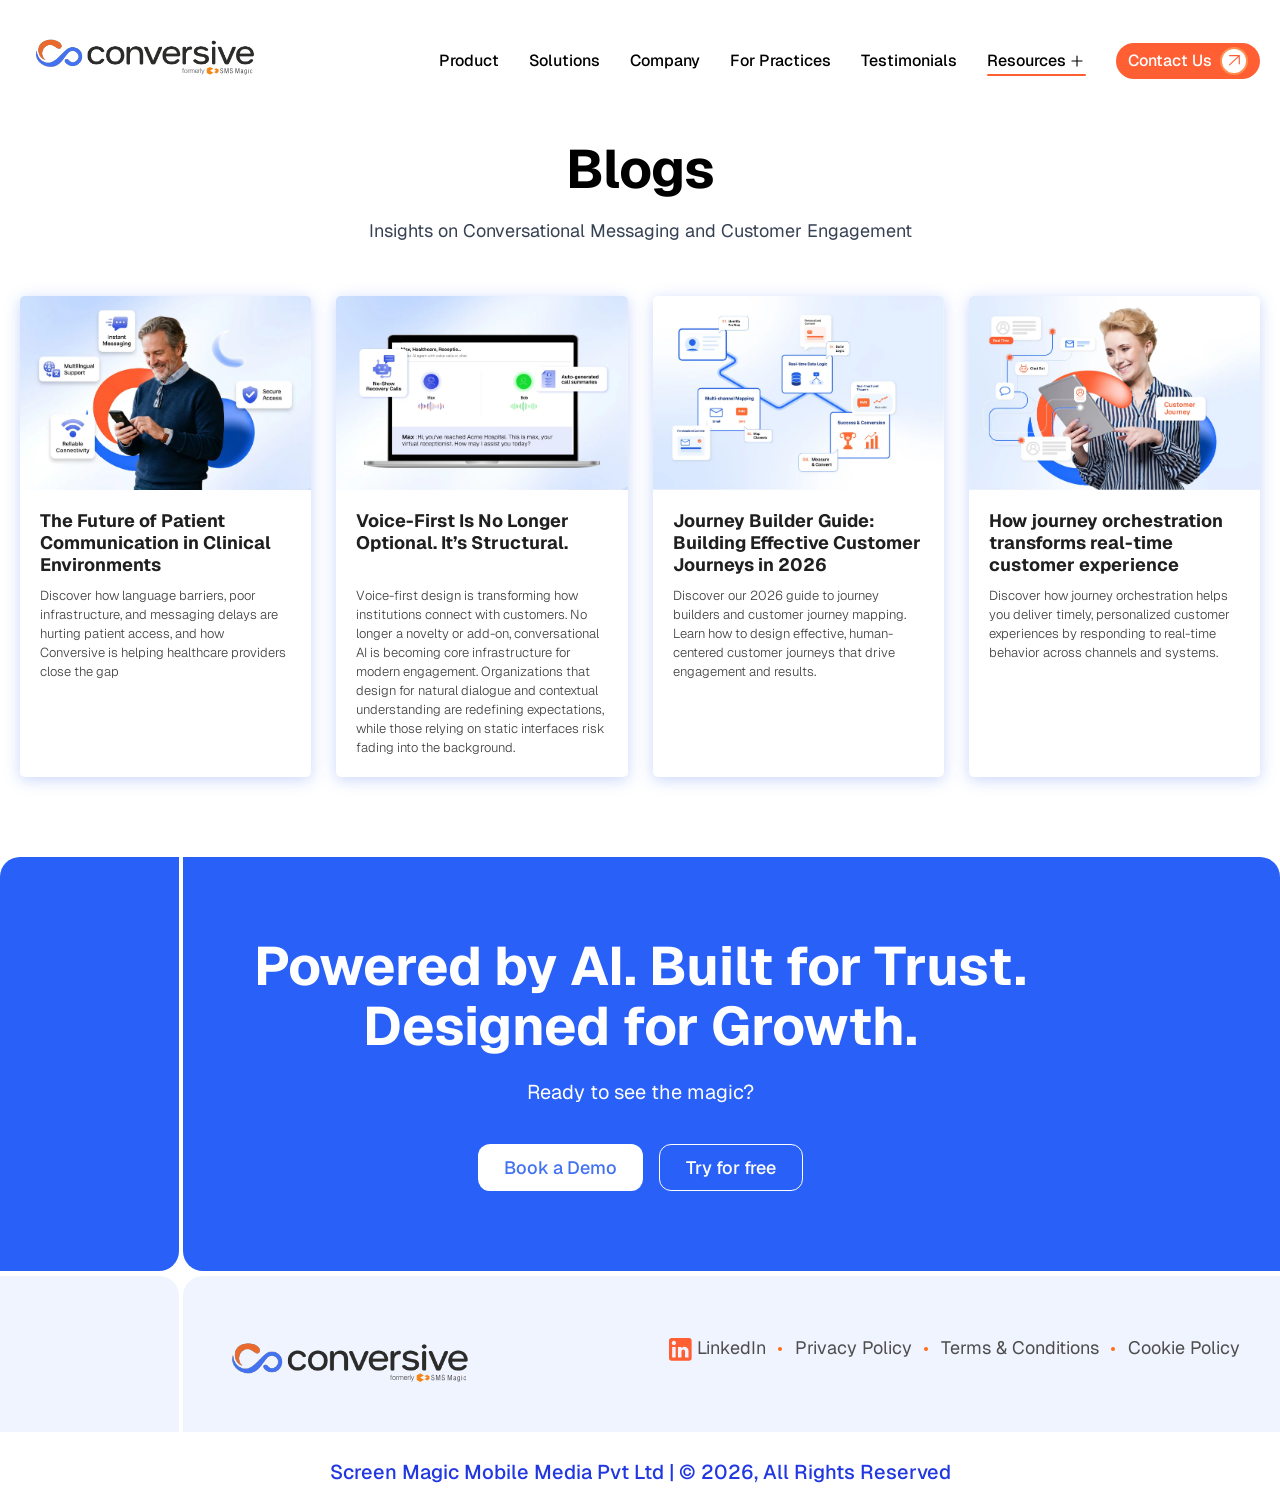
==== commit a827b658: "Latest works added." ====
--- a/blogs.html
+++ b/blogs.html
@@ -43,7 +43,7 @@
       <div class="container">
          <div class="col-12 d-flex flex-wrap align-items-center justify-content">
             <div class="logo-box">
-               <a href="https://www.conversive.ai">
+               <a href="https://conversive.ai">
                   <img src="assets/img/conversive-formerly-logo.svg" alt="conversive" />
                </a>
             </div>
@@ -54,12 +54,25 @@
                      <!-- <li class="current-menu-ancestor">
                          <a class="current-menu-item" href="#product">Product</a>
                       </li> -->
-                     <li><a href="#product">Product</a></li>
-                     <li><a href="#solutions">Solutions</a></li>
-                     <li><a href="#company">Company</a></li>
-                     <li><a href="#practices">For Practices</a></li>
-                     <li><a href="#testimonials">Testimonials</a></li>
-                     <!-- <li><a href="#resources">Resources</a></li> -->
+                     <li><a href="https://conversive.ai/#product">Product</a></li>
+                     <li><a href="https://conversive.ai/#solutions">Solutions</a></li>
+                     <li><a href="https://conversive.ai/#company">Company</a></li>
+                     <li><a href="https://conversive.ai/#practices">For Practices</a></li>
+                     <li><a href="https://conversive.ai/#testimonials">Testimonials</a></li>
+                     <li class="has-dropdown"><a href="#">Resources</a>
+
+                        <ul class="sub-menu">
+                            <li>
+                               <a href="https://conversive.ai/#resources">Resources</a>
+                            </li>
+                            <li>
+                               <a href="blogs.html">Blogs</a>
+                            </li>
+                           
+                         </ul>
+                     
+                     </li>
+
                      <li class="contact-menu">
                         <!-- <a class="btn aw-btn-primary" href="contact.html">Contact Us</a> -->
                         <a href="#" class="btn-demo">
@@ -113,7 +126,7 @@
 
             <div class="blogs-section-area">
 
-               <a href="the-future-of-patient-communication-in-clinical-environment.html" class="resource-card">
+               <a href="future-of-patient-communication-in-clinical-environment.html" class="resource-card">
                   <div class="card-image">
                      <img src="assets/img/m-blog-11.webp" alt="">
                   </div>
@@ -132,7 +145,7 @@
 
                </a> <!--card end-->
 
-               <a href="https://works.pivika.com/bm/conversive/voice-first-is-no-longer-optional-it’s-structural.html" class="resource-card">
+               <a href="https://conversive.ai/voice-first-is-no-longer-optional-it’s-structural.html" class="resource-card">
                   <div class="card-image">
                      <img src="assets/img/m-blog-2.webp" alt="">
                   </div>
@@ -151,7 +164,7 @@
 
                </a> <!--card end-->
 
-               <a href="https://works.pivika.com/bm/conversive/journey-builder-guide-2026.html" class="resource-card">
+               <a href="https://conversive.ai/journey-builder-guide.html" class="resource-card">
                   <div class="card-image">
                      <img src="assets/img/m-blog-3.webp" alt="">
                   </div>
@@ -170,7 +183,7 @@
 
                </a> <!--card end-->
 
-               <a href="how-journey-orchestration-transforms-real-time-customer-experience.html" class="resource-card">
+               <a href="journey-orchestration-transforms-real-time-customer-experience.html" class="resource-card">
                   <div class="card-image">
                      <img src="assets/img/m-blog-4.webp" alt="">
                   </div>
@@ -311,7 +324,7 @@
          <div class="container">
             <div class="footer-inner">
                <div class="footer-brand">
-                  <a href="https://www.conversive.ai" class="logo">
+                  <a href="https://conversive.ai" class="logo">
                      <img src="assets/img/conversive-formerly-logo.svg" alt="conversive">
                   </a>
 
--- a/assets/css/style.css
+++ b/assets/css/style.css
@@ -2886,6 +2886,21 @@
     object-fit: contain;
 }
 
+/* Model Popup - Start */
+.resources-modal .modal__body h2{font-size: 30px;}
+.resources-modal .modal__panel {
+  background: #fff;
+  width: 90%;
+  height: min(370px, 50vh);
+  max-width: 550px;
+  max-height: 70vh;
+  overflow-y: auto;
+
+  border-radius: 8px;
+  padding: 20px;
+}
+/* Model Popup - End */
+
 @media (min-width:1700px){
   .product-sec .tab {
     min-width: 10.1%;
@@ -2897,7 +2912,7 @@
 
 @media (max-width:1024px) {
   .product-card .conversive-content {
-    padding: 0px 30px 0px 0px;
+    padding: 0px 0px 0px 0px;
 }
 .product-sec .tab span {
     max-width: 134px;
@@ -2994,9 +3009,26 @@
   margin-top: 40px;
 }
 
+#resources .card-content p{
+      padding-left: 0px;
+    padding-right: 0px;
+}
+
 @media (min-width:1200px){
   .no-js .owl-carousel.enterprise-card-wrapper{
     display: grid;
+}
+}
+
+
+
+@media (min-width:1700px){
+  .card-content h3 {
+    min-height: 46px;
+}
+
+.card-image {
+    height: 280px;
 }
 }
 
@@ -3196,7 +3228,25 @@
   display: none;
 }
 
+img.m-mobile{
+  display: none !important;
+}
+
+@media (min-width:768px) and (max-width:1199px){
+  #tabs-wrapper-vertical .patient-tabcontent {
+    padding-top: 0px;
+}
+}
+
 @media (max-width: 767px){
+
+  img.f-desk{
+  display: none !important;
+}
+img.m-mobile{
+  display: block !important;
+}
+
    .copyright-bar {
   padding-left: 0px;
   }
@@ -3633,10 +3683,35 @@
 .conversive-card {
     min-height: 570px;
 }
-
-}
-
-
-
-
-
+.patient-enquary {
+    margin-top: 0px;
+}
+
+#resources .card-content h3 {
+    min-height: 65px;
+    margin-bottom: 9px;
+}
+#resources .card-image {
+    height: 150px;
+}
+
+.testimonial-wrapper {
+    padding-bottom: 20px;
+}
+#practices .section-sub-heading {
+    padding-bottom: 0;
+}
+.product-sec {
+    padding: 58px 0 0px;
+}
+
+.mobenq {
+  margin-top: 70px;
+}
+
+}
+
+
+
+
+
--- a/assets/css/meanmenu.css
+++ b/assets/css/meanmenu.css
@@ -200,6 +200,7 @@
 	width: 18px;
 	height: 18px;
 	background-repeat: no-repeat;
+	    filter: invert(1);
 }
 .aw-header-area
 	.header-menu
@@ -215,7 +216,18 @@
 	width: 16px;
 	height: 16px;
 	background-repeat: no-repeat;
-}
+	    filter: invert(1);
+}
+
+
+.header-sticky.sticky.aw-header-area .header-menu ul > li.has-dropdown > a::after {
+    right: -18px;
+}
+.header-sticky.sticky.aw-header-area .header-menu ul > li.has-dropdown > .sub-menu {
+    width: 126%;
+}
+
+
 .aw-header-area
 	.header-menu
 	ul
@@ -271,7 +283,7 @@
 	top: 100%;
 	left: 0;
 	width:100%;
-	top: 100%;
+	top: 86%;
 	left: 0;
 	z-index: 99;
 	transform-origin: 0 0;
@@ -284,12 +296,12 @@
 	gap: 0;
 	/* flex-wrap: wrap; */
 }
-/* .aw-header-area .header-menu ul > li:hover > .sub-menu {
+.aw-header-area .header-menu ul > li.has-dropdown:hover > .sub-menu {
 	opacity: 1;
 	visibility: visible;
 	transform: scaleY(1);
 	transition: all 0.5s ease;
-} */
+}
 .aw-header-area .header-menu ul > li > ul.sub-menu > li {
 	display: block;
 	width: 100%;
@@ -337,6 +349,14 @@
 	visibility: visible;
 	transform: scaleY(1);
 	transition: all 0.5s ease;
+}
+
+.aw-header-area .header-menu ul > li.has-dropdown > ul.sub-menu > li > a{
+       padding: 11px 12px;
+}
+
+.aw-header-area .header-menu ul > li.has-dropdown .sub-menu li {
+    border-top: 1px solid #f3f3f3 !important;
 }
 
 /* .aw-header-area .header-button {
@@ -601,6 +621,11 @@
     bottom: 14px;
 }
 
+.aw-header-area .header-menu ul > li.has-dropdown > .sub-menu{
+	    width: 120%;
+		border-radius: 0px 0px 10px 10px;
+}
+
 @media (min-width:1200px){
 	.aw-header-area .header-menu ul {
 
@@ -765,6 +790,13 @@
 
 				.mean-container .mean-bar {
 					background-color: transparent;
+				}
+
+				.mean-container .mean-nav ul li.has-dropdown ul li {
+					float: none;
+				}
+				.aw-header-area .mobile-menu ul li.has-dropdown > .sub-menu > li > a:not(.mean-expand) {
+					color: #fff !important;
 				}
    }
 
